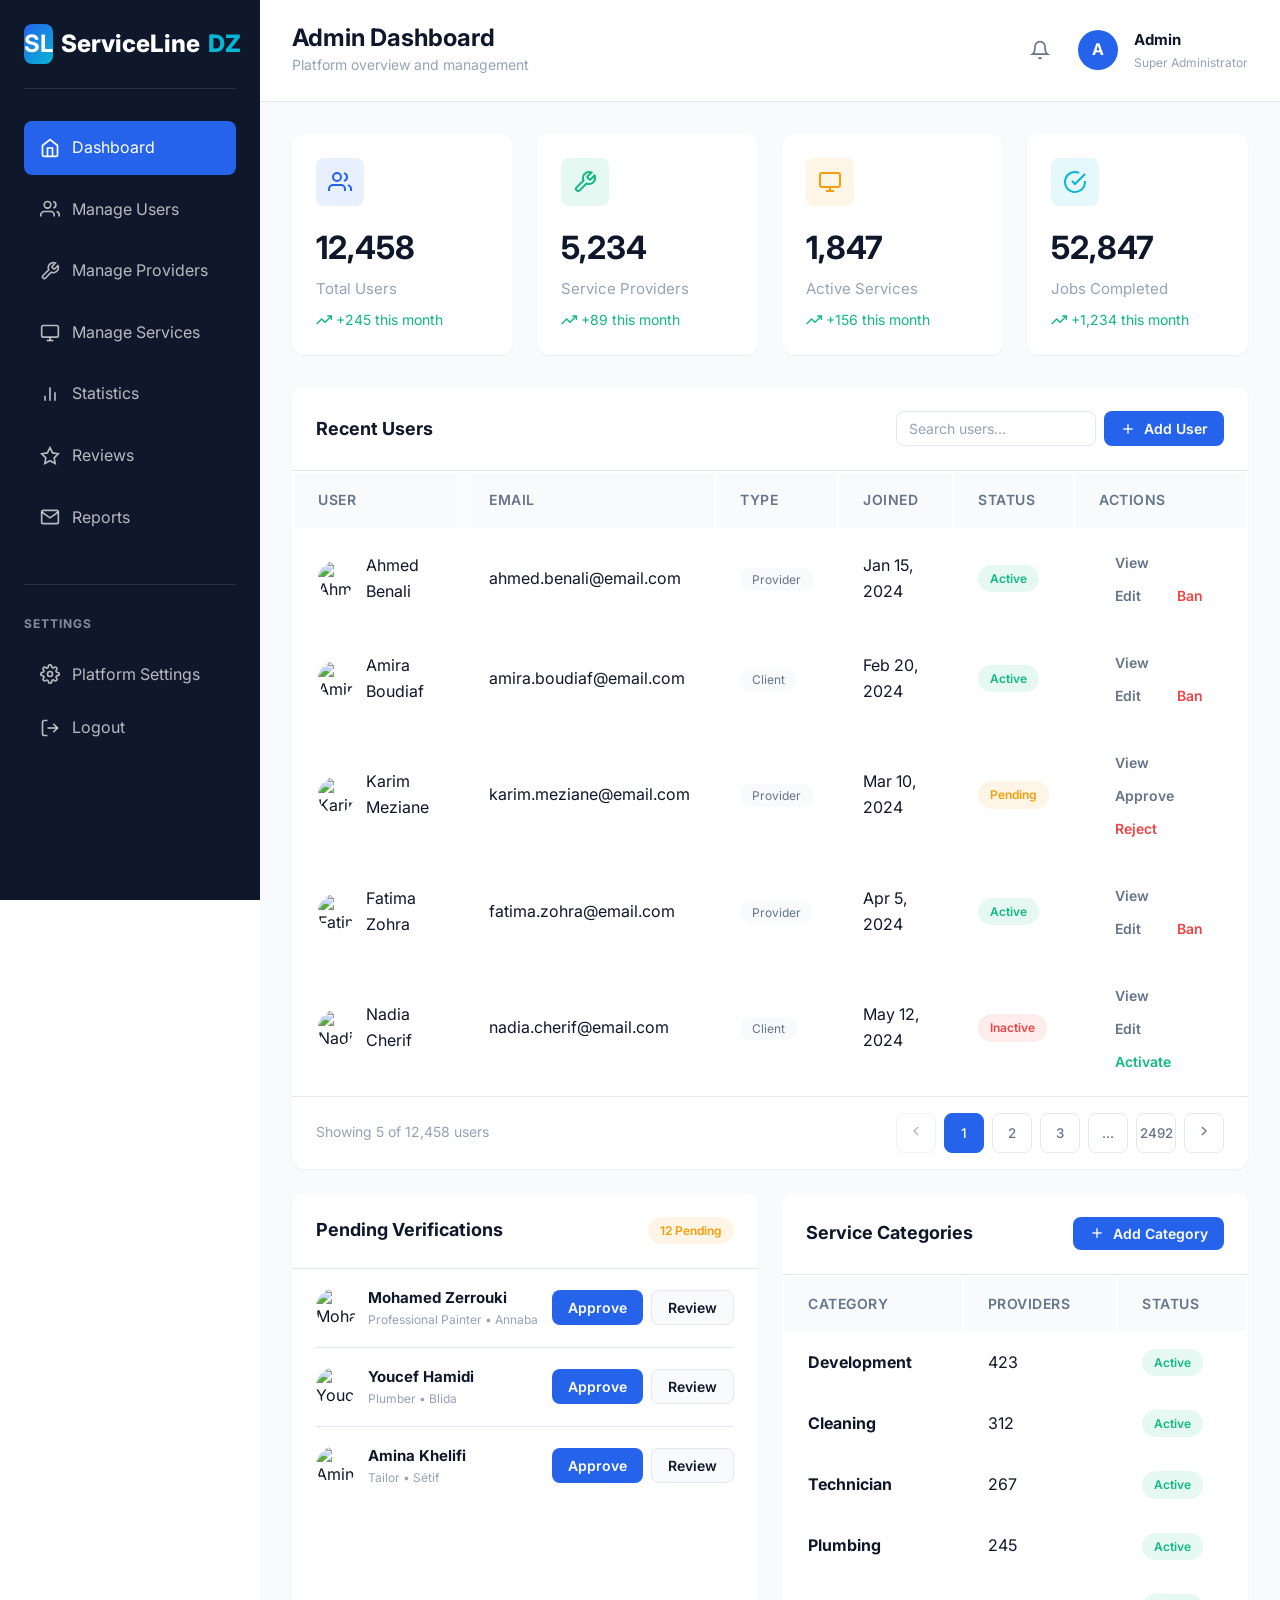
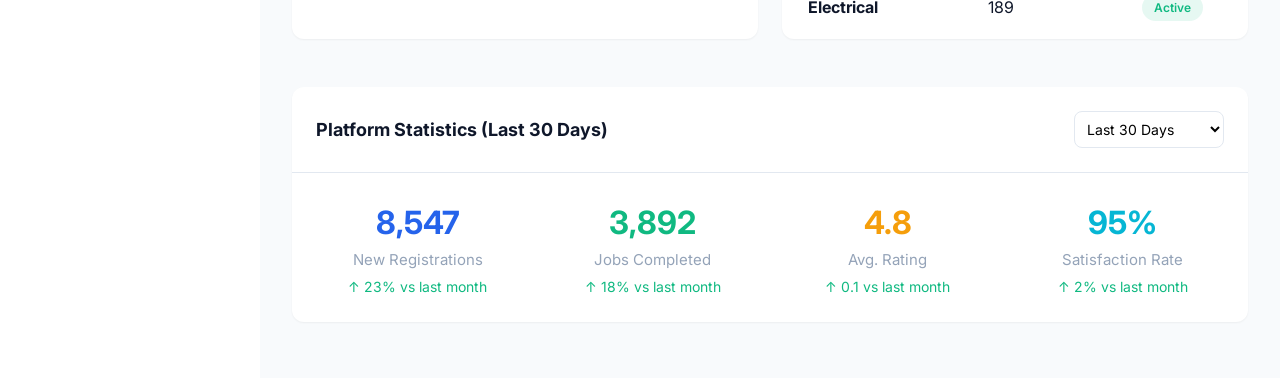
==== admin.html @ a5832951 "initial service-line project" ====
<!DOCTYPE html>
<html lang="en">
<head>
  <meta charset="UTF-8">
  <meta name="viewport" content="width=device-width, initial-scale=1.0">
  <meta name="description" content="Admin Dashboard - Manage users, providers, services, and platform statistics.">
  <title>Admin Dashboard - ServiceLine DZ</title>
  <link rel="preconnect" href="https://fonts.googleapis.com">
  <link rel="preconnect" href="https://fonts.gstatic.com" crossorigin>
  <link href="https://fonts.googleapis.com/css2?family=Inter:wght@400;500;600;700;800&display=swap" rel="stylesheet">
  <link rel="stylesheet" href="css/styles.css">
</head>
<body>
  <div class="dashboard">
    <!-- Sidebar -->
    <aside class="dashboard-sidebar">
      <a href="index.html" class="logo">
        <div class="logo-icon">SL</div>
        ServiceLine<span>DZ</span>
      </a>

      <nav class="dashboard-nav">
        <a href="#" class="active">
          <svg width="20" height="20" viewBox="0 0 24 24" fill="none" stroke="currentColor" stroke-width="2">
            <path d="M3 9l9-7 9 7v11a2 2 0 0 1-2 2H5a2 2 0 0 1-2-2z"></path>
            <polyline points="9 22 9 12 15 12 15 22"></polyline>
          </svg>
          Dashboard
        </a>
        <a href="#">
          <svg width="20" height="20" viewBox="0 0 24 24" fill="none" stroke="currentColor" stroke-width="2">
            <path d="M17 21v-2a4 4 0 0 0-4-4H5a4 4 0 0 0-4 4v2"></path>
            <circle cx="9" cy="7" r="4"></circle>
            <path d="M23 21v-2a4 4 0 0 0-3-3.87"></path>
            <path d="M16 3.13a4 4 0 0 1 0 7.75"></path>
          </svg>
          Manage Users
        </a>
        <a href="#">
          <svg width="20" height="20" viewBox="0 0 24 24" fill="none" stroke="currentColor" stroke-width="2">
            <path d="M14.7 6.3a1 1 0 0 0 0 1.4l1.6 1.6a1 1 0 0 0 1.4 0l3.77-3.77a6 6 0 0 1-7.94 7.94l-6.91 6.91a2.12 2.12 0 0 1-3-3l6.91-6.91a6 6 0 0 1 7.94-7.94l-3.76 3.76z"></path>
          </svg>
          Manage Providers
        </a>
        <a href="#">
          <svg width="20" height="20" viewBox="0 0 24 24" fill="none" stroke="currentColor" stroke-width="2">
            <rect x="2" y="3" width="20" height="14" rx="2" ry="2"></rect>
            <line x1="8" y1="21" x2="16" y2="21"></line>
            <line x1="12" y1="17" x2="12" y2="21"></line>
          </svg>
          Manage Services
        </a>
        <a href="#">
          <svg width="20" height="20" viewBox="0 0 24 24" fill="none" stroke="currentColor" stroke-width="2">
            <line x1="18" y1="20" x2="18" y2="10"></line>
            <line x1="12" y1="20" x2="12" y2="4"></line>
            <line x1="6" y1="20" x2="6" y2="14"></line>
          </svg>
          Statistics
        </a>
        <a href="#">
          <svg width="20" height="20" viewBox="0 0 24 24" fill="none" stroke="currentColor" stroke-width="2">
            <polygon points="12 2 15.09 8.26 22 9.27 17 14.14 18.18 21.02 12 17.77 5.82 21.02 7 14.14 2 9.27 8.91 8.26 12 2"></polygon>
          </svg>
          Reviews
        </a>
        <a href="#">
          <svg width="20" height="20" viewBox="0 0 24 24" fill="none" stroke="currentColor" stroke-width="2">
            <path d="M4 4h16c1.1 0 2 .9 2 2v12c0 1.1-.9 2-2 2H4c-1.1 0-2-.9-2-2V6c0-1.1.9-2 2-2z"></path>
            <polyline points="22,6 12,13 2,6"></polyline>
          </svg>
          Reports
        </a>

        <div class="dashboard-nav-section">
          <h4>Settings</h4>
          <a href="#">
            <svg width="20" height="20" viewBox="0 0 24 24" fill="none" stroke="currentColor" stroke-width="2">
              <circle cx="12" cy="12" r="3"></circle>
              <path d="M19.4 15a1.65 1.65 0 0 0 .33 1.82l.06.06a2 2 0 0 1 0 2.83 2 2 0 0 1-2.83 0l-.06-.06a1.65 1.65 0 0 0-1.82-.33 1.65 1.65 0 0 0-1 1.51V21a2 2 0 0 1-2 2 2 2 0 0 1-2-2v-.09A1.65 1.65 0 0 0 9 19.4a1.65 1.65 0 0 0-1.82.33l-.06.06a2 2 0 0 1-2.83 0 2 2 0 0 1 0-2.83l.06-.06a1.65 1.65 0 0 0 .33-1.82 1.65 1.65 0 0 0-1.51-1H3a2 2 0 0 1-2-2 2 2 0 0 1 2-2h.09A1.65 1.65 0 0 0 4.6 9a1.65 1.65 0 0 0-.33-1.82l-.06-.06a2 2 0 0 1 0-2.83 2 2 0 0 1 2.83 0l.06.06a1.65 1.65 0 0 0 1.82.33H9a1.65 1.65 0 0 0 1-1.51V3a2 2 0 0 1 2-2 2 2 0 0 1 2 2v.09a1.65 1.65 0 0 0 1 1.51 1.65 1.65 0 0 0 1.82-.33l.06-.06a2 2 0 0 1 2.83 0 2 2 0 0 1 0 2.83l-.06.06a1.65 1.65 0 0 0-.33 1.82V9a1.65 1.65 0 0 0 1.51 1H21a2 2 0 0 1 2 2 2 2 0 0 1-2 2h-.09a1.65 1.65 0 0 0-1.51 1z"></path>
            </svg>
            Platform Settings
          </a>
          <a href="index.html">
            <svg width="20" height="20" viewBox="0 0 24 24" fill="none" stroke="currentColor" stroke-width="2">
              <path d="M9 21H5a2 2 0 0 1-2-2V5a2 2 0 0 1 2-2h4"></path>
              <polyline points="16 17 21 12 16 7"></polyline>
              <line x1="21" y1="12" x2="9" y2="12"></line>
            </svg>
            Logout
          </a>
        </div>
      </nav>
    </aside>

    <!-- Main Content -->
    <main class="dashboard-main">
      <header class="dashboard-header">
        <div>
          <h1>Admin Dashboard</h1>
          <p style="color: var(--text-muted); font-size: 0.875rem;">Platform overview and management</p>
        </div>
        <div class="dashboard-user">
          <button class="btn btn-icon btn-ghost" aria-label="Notifications">
            <svg width="20" height="20" viewBox="0 0 24 24" fill="none" stroke="currentColor" stroke-width="2">
              <path d="M18 8A6 6 0 0 0 6 8c0 7-3 9-3 9h18s-3-2-3-9"></path>
              <path d="M13.73 21a2 2 0 0 1-3.46 0"></path>
            </svg>
          </button>
          <div style="width: 40px; height: 40px; background: var(--primary); color: white; border-radius: 50%; display: flex; align-items: center; justify-content: center; font-weight: 700;">
            A
          </div>
          <div>
            <strong style="font-size: 0.9375rem;">Admin</strong>
            <p style="font-size: 0.75rem; color: var(--text-muted);">Super Administrator</p>
          </div>
        </div>
      </header>

      <div class="dashboard-content">
        <!-- Stats Cards -->
        <div class="dashboard-stats">
          <div class="dashboard-stat-card">
            <div class="icon">
              <svg width="24" height="24" viewBox="0 0 24 24" fill="none" stroke="currentColor" stroke-width="2">
                <path d="M17 21v-2a4 4 0 0 0-4-4H5a4 4 0 0 0-4 4v2"></path>
                <circle cx="9" cy="7" r="4"></circle>
                <path d="M23 21v-2a4 4 0 0 0-3-3.87"></path>
                <path d="M16 3.13a4 4 0 0 1 0 7.75"></path>
              </svg>
            </div>
            <div class="value">12,458</div>
            <div class="label">Total Users</div>
            <div class="change positive">
              <svg width="16" height="16" viewBox="0 0 24 24" fill="none" stroke="currentColor" stroke-width="2">
                <polyline points="23 6 13.5 15.5 8.5 10.5 1 18"></polyline>
                <polyline points="17 6 23 6 23 12"></polyline>
              </svg>
              +245 this month
            </div>
          </div>
          <div class="dashboard-stat-card">
            <div class="icon" style="background: rgba(16, 185, 129, 0.1); color: var(--success);">
              <svg width="24" height="24" viewBox="0 0 24 24" fill="none" stroke="currentColor" stroke-width="2">
                <path d="M14.7 6.3a1 1 0 0 0 0 1.4l1.6 1.6a1 1 0 0 0 1.4 0l3.77-3.77a6 6 0 0 1-7.94 7.94l-6.91 6.91a2.12 2.12 0 0 1-3-3l6.91-6.91a6 6 0 0 1 7.94-7.94l-3.76 3.76z"></path>
              </svg>
            </div>
            <div class="value">5,234</div>
            <div class="label">Service Providers</div>
            <div class="change positive">
              <svg width="16" height="16" viewBox="0 0 24 24" fill="none" stroke="currentColor" stroke-width="2">
                <polyline points="23 6 13.5 15.5 8.5 10.5 1 18"></polyline>
                <polyline points="17 6 23 6 23 12"></polyline>
              </svg>
              +89 this month
            </div>
          </div>
          <div class="dashboard-stat-card">
            <div class="icon" style="background: rgba(245, 158, 11, 0.1); color: var(--warning);">
              <svg width="24" height="24" viewBox="0 0 24 24" fill="none" stroke="currentColor" stroke-width="2">
                <rect x="2" y="3" width="20" height="14" rx="2" ry="2"></rect>
                <line x1="8" y1="21" x2="16" y2="21"></line>
                <line x1="12" y1="17" x2="12" y2="21"></line>
              </svg>
            </div>
            <div class="value">1,847</div>
            <div class="label">Active Services</div>
            <div class="change positive">
              <svg width="16" height="16" viewBox="0 0 24 24" fill="none" stroke="currentColor" stroke-width="2">
                <polyline points="23 6 13.5 15.5 8.5 10.5 1 18"></polyline>
                <polyline points="17 6 23 6 23 12"></polyline>
              </svg>
              +156 this month
            </div>
          </div>
          <div class="dashboard-stat-card">
            <div class="icon" style="background: rgba(6, 182, 212, 0.1); color: var(--accent);">
              <svg width="24" height="24" viewBox="0 0 24 24" fill="none" stroke="currentColor" stroke-width="2">
                <path d="M22 11.08V12a10 10 0 1 1-5.93-9.14"></path>
                <polyline points="22 4 12 14.01 9 11.01"></polyline>
              </svg>
            </div>
            <div class="value">52,847</div>
            <div class="label">Jobs Completed</div>
            <div class="change positive">
              <svg width="16" height="16" viewBox="0 0 24 24" fill="none" stroke="currentColor" stroke-width="2">
                <polyline points="23 6 13.5 15.5 8.5 10.5 1 18"></polyline>
                <polyline points="17 6 23 6 23 12"></polyline>
              </svg>
              +1,234 this month
            </div>
          </div>
        </div>

        <!-- Users Management -->
        <div class="dashboard-card">
          <div class="dashboard-card-header">
            <h3>Recent Users</h3>
            <div style="display: flex; gap: 0.5rem;">
              <input type="text" placeholder="Search users..." class="form-control" style="width: 200px; padding: 0.5rem 0.75rem; font-size: 0.875rem;">
              <button class="btn btn-primary btn-sm">
                <svg width="16" height="16" viewBox="0 0 24 24" fill="none" stroke="currentColor" stroke-width="2">
                  <line x1="12" y1="5" x2="12" y2="19"></line>
                  <line x1="5" y1="12" x2="19" y2="12"></line>
                </svg>
                Add User
              </button>
            </div>
          </div>
          <table class="dashboard-table">
            <thead>
              <tr>
                <th>User</th>
                <th>Email</th>
                <th>Type</th>
                <th>Joined</th>
                <th>Status</th>
                <th>Actions</th>
              </tr>
            </thead>
            <tbody>
              <tr>
                <td>
                  <div style="display: flex; align-items: center; gap: 0.75rem;">
                    <img src="https://images.unsplash.com/photo-1507003211169-0a1dd7228f2d?w=40&h=40&fit=crop&crop=face" alt="Ahmed B." style="width: 36px; height: 36px; border-radius: 50%;">
                    <span>Ahmed Benali</span>
                  </div>
                </td>
                <td>ahmed.benali@email.com</td>
                <td><span class="tag">Provider</span></td>
                <td>Jan 15, 2024</td>
                <td><span class="status-badge active">Active</span></td>
                <td>
                  <button class="btn btn-ghost btn-sm">View</button>
                  <button class="btn btn-ghost btn-sm">Edit</button>
                  <button class="btn btn-ghost btn-sm" style="color: var(--error);">Ban</button>
                </td>
              </tr>
              <tr>
                <td>
                  <div style="display: flex; align-items: center; gap: 0.75rem;">
                    <img src="https://images.unsplash.com/photo-1494790108377-be9c29b29330?w=40&h=40&fit=crop&crop=face" alt="Amira B." style="width: 36px; height: 36px; border-radius: 50%;">
                    <span>Amira Boudiaf</span>
                  </div>
                </td>
                <td>amira.boudiaf@email.com</td>
                <td><span class="tag">Client</span></td>
                <td>Feb 20, 2024</td>
                <td><span class="status-badge active">Active</span></td>
                <td>
                  <button class="btn btn-ghost btn-sm">View</button>
                  <button class="btn btn-ghost btn-sm">Edit</button>
                  <button class="btn btn-ghost btn-sm" style="color: var(--error);">Ban</button>
                </td>
              </tr>
              <tr>
                <td>
                  <div style="display: flex; align-items: center; gap: 0.75rem;">
                    <img src="https://images.unsplash.com/photo-1472099645785-5658abf4ff4e?w=40&h=40&fit=crop&crop=face" alt="Karim M." style="width: 36px; height: 36px; border-radius: 50%;">
                    <span>Karim Meziane</span>
                  </div>
                </td>
                <td>karim.meziane@email.com</td>
                <td><span class="tag">Provider</span></td>
                <td>Mar 10, 2024</td>
                <td><span class="status-badge pending">Pending</span></td>
                <td>
                  <button class="btn btn-ghost btn-sm">View</button>
                  <button class="btn btn-ghost btn-sm">Approve</button>
                  <button class="btn btn-ghost btn-sm" style="color: var(--error);">Reject</button>
                </td>
              </tr>
              <tr>
                <td>
                  <div style="display: flex; align-items: center; gap: 0.75rem;">
                    <img src="https://images.unsplash.com/photo-1580489944761-15a19d654956?w=40&h=40&fit=crop&crop=face" alt="Fatima Z." style="width: 36px; height: 36px; border-radius: 50%;">
                    <span>Fatima Zohra</span>
                  </div>
                </td>
                <td>fatima.zohra@email.com</td>
                <td><span class="tag">Provider</span></td>
                <td>Apr 5, 2024</td>
                <td><span class="status-badge active">Active</span></td>
                <td>
                  <button class="btn btn-ghost btn-sm">View</button>
                  <button class="btn btn-ghost btn-sm">Edit</button>
                  <button class="btn btn-ghost btn-sm" style="color: var(--error);">Ban</button>
                </td>
              </tr>
              <tr>
                <td>
                  <div style="display: flex; align-items: center; gap: 0.75rem;">
                    <img src="https://images.unsplash.com/photo-1438761681033-6461ffad8d80?w=40&h=40&fit=crop&crop=face" alt="Nadia C." style="width: 36px; height: 36px; border-radius: 50%;">
                    <span>Nadia Cherif</span>
                  </div>
                </td>
                <td>nadia.cherif@email.com</td>
                <td><span class="tag">Client</span></td>
                <td>May 12, 2024</td>
                <td><span class="status-badge inactive">Inactive</span></td>
                <td>
                  <button class="btn btn-ghost btn-sm">View</button>
                  <button class="btn btn-ghost btn-sm">Edit</button>
                  <button class="btn btn-ghost btn-sm" style="color: var(--success);">Activate</button>
                </td>
              </tr>
            </tbody>
          </table>
          <div style="padding: 1rem 1.5rem; border-top: 1px solid var(--border); display: flex; justify-content: space-between; align-items: center;">
            <span style="color: var(--text-muted); font-size: 0.875rem;">Showing 5 of 12,458 users</span>
            <nav class="pagination" style="margin: 0;">
              <button disabled>
                <svg width="16" height="16" viewBox="0 0 24 24" fill="none" stroke="currentColor" stroke-width="2">
                  <polyline points="15 18 9 12 15 6"></polyline>
                </svg>
              </button>
              <button class="active">1</button>
              <button>2</button>
              <button>3</button>
              <button>...</button>
              <button>2492</button>
              <button>
                <svg width="16" height="16" viewBox="0 0 24 24" fill="none" stroke="currentColor" stroke-width="2">
                  <polyline points="9 18 15 12 9 6"></polyline>
                </svg>
              </button>
            </nav>
          </div>
        </div>

        <!-- Provider Verification & Services -->
        <div style="display: grid; grid-template-columns: 1fr 1fr; gap: 1.5rem; margin-top: 1.5rem;">
          <!-- Pending Verifications -->
          <div class="dashboard-card">
            <div class="dashboard-card-header">
              <h3>Pending Verifications</h3>
              <span class="status-badge pending">12 Pending</span>
            </div>
            <div style="padding: 0 1.5rem 1.5rem;">
              <div style="padding: 1rem 0; border-bottom: 1px solid var(--border); display: flex; justify-content: space-between; align-items: center;">
                <div style="display: flex; align-items: center; gap: 0.75rem;">
                  <img src="https://images.unsplash.com/photo-1500648767791-00dcc994a43e?w=40&h=40&fit=crop&crop=face" alt="Mohamed Z." style="width: 40px; height: 40px; border-radius: 50%;">
                  <div>
                    <strong style="font-size: 0.9375rem;">Mohamed Zerrouki</strong>
                    <p style="font-size: 0.75rem; color: var(--text-muted);">Professional Painter • Annaba</p>
                  </div>
                </div>
                <div style="display: flex; gap: 0.5rem;">
                  <button class="btn btn-primary btn-sm">Approve</button>
                  <button class="btn btn-secondary btn-sm">Review</button>
                </div>
              </div>
              <div style="padding: 1rem 0; border-bottom: 1px solid var(--border); display: flex; justify-content: space-between; align-items: center;">
                <div style="display: flex; align-items: center; gap: 0.75rem;">
                  <img src="https://images.unsplash.com/photo-1560250097-0b93528c311a?w=40&h=40&fit=crop&crop=face" alt="Youcef H." style="width: 40px; height: 40px; border-radius: 50%;">
                  <div>
                    <strong style="font-size: 0.9375rem;">Youcef Hamidi</strong>
                    <p style="font-size: 0.75rem; color: var(--text-muted);">Plumber • Blida</p>
                  </div>
                </div>
                <div style="display: flex; gap: 0.5rem;">
                  <button class="btn btn-primary btn-sm">Approve</button>
                  <button class="btn btn-secondary btn-sm">Review</button>
                </div>
              </div>
              <div style="padding: 1rem 0; display: flex; justify-content: space-between; align-items: center;">
                <div style="display: flex; align-items: center; gap: 0.75rem;">
                  <img src="https://images.unsplash.com/photo-1438761681033-6461ffad8d80?w=40&h=40&fit=crop&crop=face" alt="Amina K." style="width: 40px; height: 40px; border-radius: 50%;">
                  <div>
                    <strong style="font-size: 0.9375rem;">Amina Khelifi</strong>
                    <p style="font-size: 0.75rem; color: var(--text-muted);">Tailor • Sétif</p>
                  </div>
                </div>
                <div style="display: flex; gap: 0.5rem;">
                  <button class="btn btn-primary btn-sm">Approve</button>
                  <button class="btn btn-secondary btn-sm">Review</button>
                </div>
              </div>
            </div>
          </div>

          <!-- Service Categories -->
          <div class="dashboard-card">
            <div class="dashboard-card-header">
              <h3>Service Categories</h3>
              <button class="btn btn-primary btn-sm">
                <svg width="16" height="16" viewBox="0 0 24 24" fill="none" stroke="currentColor" stroke-width="2">
                  <line x1="12" y1="5" x2="12" y2="19"></line>
                  <line x1="5" y1="12" x2="19" y2="12"></line>
                </svg>
                Add Category
              </button>
            </div>
            <table class="dashboard-table">
              <thead>
                <tr>
                  <th>Category</th>
                  <th>Providers</th>
                  <th>Status</th>
                </tr>
              </thead>
              <tbody>
                <tr>
                  <td><strong>Development</strong></td>
                  <td>423</td>
                  <td><span class="status-badge active">Active</span></td>
                </tr>
                <tr>
                  <td><strong>Cleaning</strong></td>
                  <td>312</td>
                  <td><span class="status-badge active">Active</span></td>
                </tr>
                <tr>
                  <td><strong>Technician</strong></td>
                  <td>267</td>
                  <td><span class="status-badge active">Active</span></td>
                </tr>
                <tr>
                  <td><strong>Plumbing</strong></td>
                  <td>245</td>
                  <td><span class="status-badge active">Active</span></td>
                </tr>
                <tr>
                  <td><strong>Electrical</strong></td>
                  <td>189</td>
                  <td><span class="status-badge active">Active</span></td>
                </tr>
              </tbody>
            </table>
          </div>
        </div>

        <!-- Platform Statistics -->
        <div class="dashboard-card" style="margin-top: 1.5rem;">
          <div class="dashboard-card-header">
            <h3>Platform Statistics (Last 30 Days)</h3>
            <select class="form-control" style="width: 150px; padding: 0.5rem; font-size: 0.875rem;">
              <option>Last 30 Days</option>
              <option>Last 7 Days</option>
              <option>Last 90 Days</option>
              <option>This Year</option>
            </select>
          </div>
          <div style="padding: 1.5rem; display: grid; grid-template-columns: repeat(4, 1fr); gap: 2rem;">
            <div style="text-align: center;">
              <div style="font-size: 2rem; font-weight: 700; color: var(--primary);">8,547</div>
              <div style="color: var(--text-muted); font-size: 0.9375rem;">New Registrations</div>
              <div style="color: var(--success); font-size: 0.875rem; margin-top: 0.25rem;">↑ 23% vs last month</div>
            </div>
            <div style="text-align: center;">
              <div style="font-size: 2rem; font-weight: 700; color: var(--success);">3,892</div>
              <div style="color: var(--text-muted); font-size: 0.9375rem;">Jobs Completed</div>
              <div style="color: var(--success); font-size: 0.875rem; margin-top: 0.25rem;">↑ 18% vs last month</div>
            </div>
            <div style="text-align: center;">
              <div style="font-size: 2rem; font-weight: 700; color: var(--warning);">4.8</div>
              <div style="color: var(--text-muted); font-size: 0.9375rem;">Avg. Rating</div>
              <div style="color: var(--success); font-size: 0.875rem; margin-top: 0.25rem;">↑ 0.1 vs last month</div>
            </div>
            <div style="text-align: center;">
              <div style="font-size: 2rem; font-weight: 700; color: var(--accent);">95%</div>
              <div style="color: var(--text-muted); font-size: 0.9375rem;">Satisfaction Rate</div>
              <div style="color: var(--success); font-size: 0.875rem; margin-top: 0.25rem;">↑ 2% vs last month</div>
            </div>
          </div>
        </div>
      </div>
    </main>
  </div>

  <script src="js/main.js"></script>
</body>
</html>
---- css/styles.css ----
/* ============================================
   ServiceLine DZ - Main Stylesheet
   Professional Service Marketplace for Algeria
   ============================================ */

/* CSS Variables */
:root {
  --primary: #2563eb;
  --primary-dark: #1d4ed8;
  --primary-light: #3b82f6;
  --secondary: #0f172a;
  --accent: #06b6d4;
  --background: #ffffff;
  --background-alt: #f8fafc;
  --surface: #ffffff;
  --border: #e2e8f0;
  --text-primary: #0f172a;
  --text-secondary: #64748b;
  --text-muted: #94a3b8;
  --success: #10b981;
  --warning: #f59e0b;
  --error: #ef4444;
  --shadow-sm: 0 1px 2px 0 rgb(0 0 0 / 0.05);
  --shadow: 0 1px 3px 0 rgb(0 0 0 / 0.1), 0 1px 2px -1px rgb(0 0 0 / 0.1);
  --shadow-md: 0 4px 6px -1px rgb(0 0 0 / 0.1), 0 2px 4px -2px rgb(0 0 0 / 0.1);
  --shadow-lg: 0 10px 15px -3px rgb(0 0 0 / 0.1), 0 4px 6px -4px rgb(0 0 0 / 0.1);
  --shadow-xl: 0 20px 25px -5px rgb(0 0 0 / 0.1), 0 8px 10px -6px rgb(0 0 0 / 0.1);
  --radius-sm: 0.375rem;
  --radius: 0.5rem;
  --radius-lg: 0.75rem;
  --radius-xl: 1rem;
  --radius-2xl: 1.5rem;
  --transition: all 0.3s ease;
}

/* Reset & Base */
*, *::before, *::after {
  margin: 0;
  padding: 0;
  box-sizing: border-box;
}

html {
  scroll-behavior: smooth;
}

body {
  font-family: 'Inter', -apple-system, BlinkMacSystemFont, 'Segoe UI', Roboto, sans-serif;
  background-color: var(--background);
  color: var(--text-primary);
  line-height: 1.6;
  -webkit-font-smoothing: antialiased;
}

a {
  text-decoration: none;
  color: inherit;
  transition: var(--transition);
}

img {
  max-width: 100%;
  height: auto;
  display: block;
}

ul, ol {
  list-style: none;
}

button {
  cursor: pointer;
  border: none;
  background: none;
  font-family: inherit;
  transition: var(--transition);
}

input, textarea, select {
  font-family: inherit;
  font-size: inherit;
}

/* Typography */
h1, h2, h3, h4, h5, h6 {
  font-weight: 700;
  line-height: 1.2;
  color: var(--text-primary);
}

h1 { font-size: clamp(2rem, 5vw, 3.5rem); }
h2 { font-size: clamp(1.5rem, 4vw, 2.5rem); }
h3 { font-size: clamp(1.25rem, 3vw, 1.75rem); }
h4 { font-size: 1.25rem; }
h5 { font-size: 1.125rem; }
h6 { font-size: 1rem; }

p {
  color: var(--text-secondary);
  line-height: 1.7;
}

/* Container */
.container {
  width: 100%;
  max-width: 1280px;
  margin: 0 auto;
  padding: 0 1.5rem;
}

/* ============================================
   Navigation
   ============================================ */
.navbar {
  position: fixed;
  top: 0;
  left: 0;
  right: 0;
  background: rgba(255, 255, 255, 0.95);
  backdrop-filter: blur(10px);
  border-bottom: 1px solid var(--border);
  z-index: 1000;
  transition: var(--transition);
}

.navbar.scrolled {
  box-shadow: var(--shadow-md);
}

.navbar .container {
  display: flex;
  align-items: center;
  justify-content: space-between;
  height: 72px;
}

.logo {
  display: flex;
  align-items: center;
  gap: 0.5rem;
  font-size: 1.5rem;
  font-weight: 800;
  color: var(--primary);
}

.logo span {
  color: var(--secondary);
}

.logo-icon {
  width: 40px;
  height: 40px;
  background: linear-gradient(135deg, var(--primary), var(--accent));
  border-radius: var(--radius);
  display: flex;
  align-items: center;
  justify-content: center;
  color: white;
  font-weight: 700;
}

.nav-links {
  display: flex;
  align-items: center;
  gap: 2rem;
}

.nav-links a {
  font-weight: 500;
  color: var(--text-secondary);
  position: relative;
}

.nav-links a:hover {
  color: var(--primary);
}

.nav-links a::after {
  content: '';
  position: absolute;
  bottom: -4px;
  left: 0;
  width: 0;
  height: 2px;
  background: var(--primary);
  transition: var(--transition);
}

.nav-links a:hover::after {
  width: 100%;
}

.nav-buttons {
  display: flex;
  align-items: center;
  gap: 1rem;
}

.mobile-menu-btn {
  display: none;
  flex-direction: column;
  gap: 5px;
  padding: 0.5rem;
}

.mobile-menu-btn span {
  width: 24px;
  height: 2px;
  background: var(--text-primary);
  transition: var(--transition);
}

/* Mobile Navigation */
.mobile-nav {
  display: none;
  position: fixed;
  top: 72px;
  left: 0;
  right: 0;
  background: white;
  border-bottom: 1px solid var(--border);
  padding: 1.5rem;
  box-shadow: var(--shadow-lg);
}

.mobile-nav.active {
  display: block;
}

.mobile-nav a {
  display: block;
  padding: 0.75rem 0;
  font-weight: 500;
  color: var(--text-secondary);
  border-bottom: 1px solid var(--border);
}

.mobile-nav a:hover {
  color: var(--primary);
}

.mobile-nav .btn {
  width: 100%;
  margin-top: 1rem;
  justify-content: center;
}

/* ============================================
   Buttons
   ============================================ */
.btn {
  display: inline-flex;
  align-items: center;
  gap: 0.5rem;
  padding: 0.75rem 1.5rem;
  border-radius: var(--radius);
  font-weight: 600;
  font-size: 0.9375rem;
  transition: var(--transition);
  white-space: nowrap;
}

.btn-primary {
  background: var(--primary);
  color: white;
}

.btn-primary:hover {
  background: var(--primary-dark);
  transform: translateY(-2px);
  box-shadow: var(--shadow-md);
}

.btn-secondary {
  background: var(--background-alt);
  color: var(--text-primary);
  border: 1px solid var(--border);
}

.btn-secondary:hover {
  background: var(--border);
  transform: translateY(-2px);
}

.btn-outline {
  background: transparent;
  color: var(--primary);
  border: 2px solid var(--primary);
}

.btn-outline:hover {
  background: var(--primary);
  color: white;
}

.btn-ghost {
  background: transparent;
  color: var(--text-secondary);
}

.btn-ghost:hover {
  background: var(--background-alt);
  color: var(--primary);
}

.btn-lg {
  padding: 1rem 2rem;
  font-size: 1rem;
}

.btn-sm {
  padding: 0.5rem 1rem;
  font-size: 0.875rem;
}

.btn-icon {
  padding: 0.75rem;
}

/* ============================================
   Hero Section
   ============================================ */
.hero {
  padding: 8rem 0 4rem;
  background: linear-gradient(180deg, var(--background-alt) 0%, var(--background) 100%);
  position: relative;
  overflow: hidden;
}

.hero::before {
  content: '';
  position: absolute;
  top: 0;
  right: 0;
  width: 600px;
  height: 600px;
  background: radial-gradient(circle, rgba(37, 99, 235, 0.1) 0%, transparent 70%);
  pointer-events: none;
}

.hero .container {
  display: grid;
  grid-template-columns: 1fr 1fr;
  gap: 4rem;
  align-items: center;
}

.hero-content {
  animation: fadeInUp 0.8s ease;
}

.hero-badge {
  display: inline-flex;
  align-items: center;
  gap: 0.5rem;
  background: rgba(37, 99, 235, 0.1);
  color: var(--primary);
  padding: 0.5rem 1rem;
  border-radius: 100px;
  font-size: 0.875rem;
  font-weight: 600;
  margin-bottom: 1.5rem;
}

.hero-badge svg {
  width: 16px;
  height: 16px;
}

.hero h1 {
  margin-bottom: 1.5rem;
}

.hero h1 span {
  color: var(--primary);
}

.hero-text {
  font-size: 1.125rem;
  margin-bottom: 2rem;
  max-width: 500px;
}

.hero-buttons {
  display: flex;
  gap: 1rem;
  margin-bottom: 3rem;
}

.hero-stats {
  display: flex;
  gap: 3rem;
}

.hero-stat {
  text-align: center;
}

.hero-stat-value {
  font-size: 2rem;
  font-weight: 800;
  color: var(--primary);
}

.hero-stat-label {
  font-size: 0.875rem;
  color: var(--text-muted);
}

.hero-image {
  position: relative;
  animation: fadeInRight 0.8s ease;
}

.hero-image img {
  width: 100%;
  border-radius: var(--radius-2xl);
  box-shadow: var(--shadow-xl);
}

.hero-card {
  position: absolute;
  background: white;
  padding: 1rem;
  border-radius: var(--radius-lg);
  box-shadow: var(--shadow-lg);
  animation: float 3s ease-in-out infinite;
}

.hero-card-1 {
  top: 20%;
  left: -30px;
}

.hero-card-2 {
  bottom: 20%;
  right: -30px;
  animation-delay: 1.5s;
}

.hero-card-content {
  display: flex;
  align-items: center;
  gap: 0.75rem;
}

.hero-card-icon {
  width: 40px;
  height: 40px;
  background: var(--background-alt);
  border-radius: var(--radius);
  display: flex;
  align-items: center;
  justify-content: center;
  color: var(--primary);
}

.hero-card-text h4 {
  font-size: 0.875rem;
  font-weight: 600;
}

.hero-card-text p {
  font-size: 0.75rem;
  color: var(--text-muted);
}

/* ============================================
   Search Section
   ============================================ */
.search-section {
  padding: 3rem 0;
  margin-top: -2rem;
  position: relative;
  z-index: 10;
}

.search-box {
  background: white;
  border-radius: var(--radius-xl);
  box-shadow: var(--shadow-xl);
  padding: 1.5rem;
  display: flex;
  gap: 1rem;
  align-items: center;
  flex-wrap: wrap;
}

.search-input-group {
  flex: 1;
  min-width: 200px;
  position: relative;
}

.search-input-group label {
  display: block;
  font-size: 0.75rem;
  font-weight: 600;
  color: var(--text-muted);
  text-transform: uppercase;
  letter-spacing: 0.5px;
  margin-bottom: 0.5rem;
}

.search-input-group input,
.search-input-group select {
  width: 100%;
  padding: 0.75rem 1rem;
  padding-left: 2.5rem;
  border: 1px solid var(--border);
  border-radius: var(--radius);
  font-size: 1rem;
  transition: var(--transition);
}

.search-input-group input:focus,
.search-input-group select:focus {
  outline: none;
  border-color: var(--primary);
  box-shadow: 0 0 0 3px rgba(37, 99, 235, 0.1);
}

.search-input-group .icon {
  position: absolute;
  left: 0.75rem;
  bottom: 0.85rem;
  color: var(--text-muted);
  width: 20px;
  height: 20px;
}

.search-box .btn {
  height: 48px;
  padding: 0 2rem;
}

/* ============================================
   Categories Section
   ============================================ */
.categories {
  padding: 5rem 0;
}

.section-header {
  text-align: center;
  margin-bottom: 3rem;
}

.section-header h2 {
  margin-bottom: 1rem;
}

.section-header p {
  max-width: 600px;
  margin: 0 auto;
}

.categories-grid {
  display: grid;
  grid-template-columns: repeat(auto-fit, minmax(150px, 1fr));
  gap: 1.5rem;
}

.category-card {
  background: white;
  border: 1px solid var(--border);
  border-radius: var(--radius-lg);
  padding: 1.5rem;
  text-align: center;
  transition: var(--transition);
  cursor: pointer;
}

.category-card:hover {
  border-color: var(--primary);
  box-shadow: var(--shadow-md);
  transform: translateY(-4px);
}

.category-icon {
  width: 64px;
  height: 64px;
  background: var(--background-alt);
  border-radius: var(--radius-lg);
  display: flex;
  align-items: center;
  justify-content: center;
  margin: 0 auto 1rem;
  font-size: 1.75rem;
  transition: var(--transition);
}

.category-card:hover .category-icon {
  background: var(--primary);
  color: white;
}

.category-card h4 {
  font-size: 0.9375rem;
  margin-bottom: 0.25rem;
}

.category-card p {
  font-size: 0.8125rem;
  color: var(--text-muted);
}

/* ============================================
   Featured Professionals
   ============================================ */
.featured {
  padding: 5rem 0;
  background: var(--background-alt);
}

.featured-header {
  display: flex;
  justify-content: space-between;
  align-items: center;
  margin-bottom: 2rem;
}

.professionals-grid {
  display: grid;
  grid-template-columns: repeat(auto-fit, minmax(280px, 1fr));
  gap: 1.5rem;
}

.professional-card {
  background: white;
  border-radius: var(--radius-lg);
  overflow: hidden;
  box-shadow: var(--shadow);
  transition: var(--transition);
}

.professional-card:hover {
  transform: translateY(-4px);
  box-shadow: var(--shadow-lg);
}

.professional-cover {
  height: 80px;
  background: linear-gradient(135deg, var(--primary), var(--accent));
  position: relative;
}

.professional-avatar {
  width: 80px;
  height: 80px;
  border-radius: 50%;
  border: 4px solid white;
  position: absolute;
  bottom: -40px;
  left: 1.5rem;
  object-fit: cover;
  background: var(--background-alt);
}

.professional-content {
  padding: 3rem 1.5rem 1.5rem;
}

.professional-badge {
  position: absolute;
  top: 1rem;
  right: 1rem;
  background: rgba(255, 255, 255, 0.9);
  color: var(--success);
  padding: 0.25rem 0.75rem;
  border-radius: 100px;
  font-size: 0.75rem;
  font-weight: 600;
  display: flex;
  align-items: center;
  gap: 0.25rem;
}

.professional-name {
  font-size: 1.125rem;
  margin-bottom: 0.25rem;
}

.professional-title {
  color: var(--text-muted);
  font-size: 0.875rem;
  margin-bottom: 0.75rem;
}

.professional-rating {
  display: flex;
  align-items: center;
  gap: 0.5rem;
  margin-bottom: 1rem;
}

.stars {
  display: flex;
  gap: 2px;
  color: #fbbf24;
}

.rating-text {
  font-size: 0.875rem;
  color: var(--text-secondary);
}

.professional-location {
  display: flex;
  align-items: center;
  gap: 0.5rem;
  color: var(--text-muted);
  font-size: 0.875rem;
  margin-bottom: 1rem;
}

.professional-tags {
  display: flex;
  flex-wrap: wrap;
  gap: 0.5rem;
  margin-bottom: 1rem;
}

.tag {
  background: var(--background-alt);
  color: var(--text-secondary);
  padding: 0.25rem 0.75rem;
  border-radius: 100px;
  font-size: 0.75rem;
}

.professional-footer {
  display: flex;
  justify-content: space-between;
  align-items: center;
  padding-top: 1rem;
  border-top: 1px solid var(--border);
}

.professional-price {
  font-size: 0.875rem;
  color: var(--text-muted);
}

.professional-price span {
  font-size: 1.125rem;
  font-weight: 700;
  color: var(--text-primary);
}

/* ============================================
   How It Works
   ============================================ */
.how-it-works {
  padding: 5rem 0;
}

.steps-grid {
  display: grid;
  grid-template-columns: repeat(auto-fit, minmax(250px, 1fr));
  gap: 2rem;
  position: relative;
}

.step-card {
  text-align: center;
  padding: 2rem;
  position: relative;
}

.step-number {
  width: 60px;
  height: 60px;
  background: var(--primary);
  color: white;
  border-radius: 50%;
  display: flex;
  align-items: center;
  justify-content: center;
  font-size: 1.5rem;
  font-weight: 700;
  margin: 0 auto 1.5rem;
  position: relative;
}

.step-number::after {
  content: '';
  position: absolute;
  width: 100%;
  height: 100%;
  border: 2px dashed var(--border);
  border-radius: 50%;
  top: -6px;
  left: -6px;
  padding: 6px;
}

.step-card h3 {
  margin-bottom: 0.75rem;
}

.step-card p {
  font-size: 0.9375rem;
}

/* ============================================
   Testimonials
   ============================================ */
.testimonials {
  padding: 5rem 0;
  background: var(--secondary);
  color: white;
}

.testimonials .section-header h2 {
  color: white;
}

.testimonials .section-header p {
  color: rgba(255, 255, 255, 0.7);
}

.testimonials-grid {
  display: grid;
  grid-template-columns: repeat(auto-fit, minmax(300px, 1fr));
  gap: 1.5rem;
}

.testimonial-card {
  background: rgba(255, 255, 255, 0.05);
  border: 1px solid rgba(255, 255, 255, 0.1);
  border-radius: var(--radius-lg);
  padding: 2rem;
  transition: var(--transition);
}

.testimonial-card:hover {
  background: rgba(255, 255, 255, 0.1);
  transform: translateY(-4px);
}

.testimonial-stars {
  display: flex;
  gap: 4px;
  color: #fbbf24;
  margin-bottom: 1rem;
}

.testimonial-text {
  color: rgba(255, 255, 255, 0.9);
  font-size: 1rem;
  line-height: 1.7;
  margin-bottom: 1.5rem;
}

.testimonial-author {
  display: flex;
  align-items: center;
  gap: 1rem;
}

.testimonial-avatar {
  width: 48px;
  height: 48px;
  border-radius: 50%;
  object-fit: cover;
  background: var(--background-alt);
}

.testimonial-info h4 {
  color: white;
  font-size: 1rem;
  margin-bottom: 0.25rem;
}

.testimonial-info p {
  color: rgba(255, 255, 255, 0.6);
  font-size: 0.875rem;
}

/* ============================================
   Statistics
   ============================================ */
.statistics {
  padding: 5rem 0;
}

.stats-grid {
  display: grid;
  grid-template-columns: repeat(auto-fit, minmax(200px, 1fr));
  gap: 2rem;
}

.stat-card {
  text-align: center;
  padding: 2rem;
  background: var(--background-alt);
  border-radius: var(--radius-lg);
  transition: var(--transition);
}

.stat-card:hover {
  transform: scale(1.05);
}

.stat-icon {
  width: 60px;
  height: 60px;
  background: var(--primary);
  color: white;
  border-radius: var(--radius-lg);
  display: flex;
  align-items: center;
  justify-content: center;
  margin: 0 auto 1rem;
  font-size: 1.5rem;
}

.stat-value {
  font-size: 2.5rem;
  font-weight: 800;
  color: var(--primary);
  margin-bottom: 0.5rem;
}

.stat-label {
  color: var(--text-secondary);
}

/* ============================================
   CTA Section
   ============================================ */
.cta {
  padding: 5rem 0;
  background: linear-gradient(135deg, var(--primary) 0%, var(--primary-dark) 100%);
  color: white;
  text-align: center;
}

.cta h2 {
  color: white;
  margin-bottom: 1rem;
}

.cta p {
  color: rgba(255, 255, 255, 0.9);
  max-width: 600px;
  margin: 0 auto 2rem;
  font-size: 1.125rem;
}

.cta-buttons {
  display: flex;
  justify-content: center;
  gap: 1rem;
  flex-wrap: wrap;
}

.cta .btn-primary {
  background: white;
  color: var(--primary);
}

.cta .btn-primary:hover {
  background: var(--background-alt);
}

.cta .btn-outline {
  border-color: white;
  color: white;
}

.cta .btn-outline:hover {
  background: white;
  color: var(--primary);
}

/* ============================================
   Footer
   ============================================ */
.footer {
  background: var(--secondary);
  color: white;
  padding: 4rem 0 2rem;
}

.footer-grid {
  display: grid;
  grid-template-columns: 2fr repeat(3, 1fr);
  gap: 3rem;
  margin-bottom: 3rem;
}

.footer-brand .logo {
  color: white;
  margin-bottom: 1rem;
}

.footer-brand .logo span {
  color: var(--accent);
}

.footer-brand p {
  color: rgba(255, 255, 255, 0.7);
  margin-bottom: 1.5rem;
  max-width: 300px;
}

.social-links {
  display: flex;
  gap: 1rem;
}

.social-link {
  width: 40px;
  height: 40px;
  background: rgba(255, 255, 255, 0.1);
  border-radius: var(--radius);
  display: flex;
  align-items: center;
  justify-content: center;
  color: white;
  transition: var(--transition);
}

.social-link:hover {
  background: var(--primary);
  transform: translateY(-2px);
}

.footer-column h4 {
  color: white;
  margin-bottom: 1.5rem;
  font-size: 1rem;
}

.footer-column ul {
  display: flex;
  flex-direction: column;
  gap: 0.75rem;
}

.footer-column a {
  color: rgba(255, 255, 255, 0.7);
  font-size: 0.9375rem;
  transition: var(--transition);
}

.footer-column a:hover {
  color: white;
  padding-left: 4px;
}

.footer-bottom {
  padding-top: 2rem;
  border-top: 1px solid rgba(255, 255, 255, 0.1);
  display: flex;
  justify-content: space-between;
  align-items: center;
  flex-wrap: wrap;
  gap: 1rem;
}

.footer-bottom p {
  color: rgba(255, 255, 255, 0.6);
  font-size: 0.875rem;
}

.footer-bottom-links {
  display: flex;
  gap: 2rem;
}

.footer-bottom-links a {
  color: rgba(255, 255, 255, 0.6);
  font-size: 0.875rem;
}

.footer-bottom-links a:hover {
  color: white;
}

/* ============================================
   Forms
   ============================================ */
.form-group {
  margin-bottom: 1.5rem;
}

.form-group label {
  display: block;
  font-weight: 600;
  margin-bottom: 0.5rem;
  color: var(--text-primary);
}

.form-control {
  width: 100%;
  padding: 0.875rem 1rem;
  border: 1px solid var(--border);
  border-radius: var(--radius);
  font-size: 1rem;
  transition: var(--transition);
  background: white;
}

.form-control:focus {
  outline: none;
  border-color: var(--primary);
  box-shadow: 0 0 0 3px rgba(37, 99, 235, 0.1);
}

.form-control::placeholder {
  color: var(--text-muted);
}

.input-group {
  position: relative;
}

.input-group .icon {
  position: absolute;
  left: 1rem;
  top: 50%;
  transform: translateY(-50%);
  color: var(--text-muted);
  width: 20px;
  height: 20px;
}

.input-group .form-control {
  padding-left: 3rem;
}

.input-group .toggle-password {
  position: absolute;
  right: 1rem;
  top: 50%;
  transform: translateY(-50%);
  color: var(--text-muted);
  cursor: pointer;
  padding: 0.25rem;
}

.input-group .toggle-password:hover {
  color: var(--text-primary);
}

.form-row {
  display: grid;
  grid-template-columns: 1fr 1fr;
  gap: 1rem;
}

.form-text {
  font-size: 0.875rem;
  color: var(--text-muted);
  margin-top: 0.5rem;
}

.form-error {
  color: var(--error);
  font-size: 0.875rem;
  margin-top: 0.5rem;
}

/* Radio/Checkbox Groups */
.radio-group {
  display: flex;
  gap: 1rem;
}

.radio-option {
  flex: 1;
  position: relative;
}

.radio-option input {
  position: absolute;
  opacity: 0;
  cursor: pointer;
}

.radio-option label {
  display: flex;
  flex-direction: column;
  align-items: center;
  padding: 1.5rem;
  border: 2px solid var(--border);
  border-radius: var(--radius-lg);
  cursor: pointer;
  transition: var(--transition);
  text-align: center;
}

.radio-option input:checked + label {
  border-color: var(--primary);
  background: rgba(37, 99, 235, 0.05);
}

.radio-option .icon {
  width: 48px;
  height: 48px;
  background: var(--background-alt);
  border-radius: var(--radius);
  display: flex;
  align-items: center;
  justify-content: center;
  margin-bottom: 0.75rem;
  color: var(--text-secondary);
  font-size: 1.5rem;
}

.radio-option input:checked + label .icon {
  background: var(--primary);
  color: white;
}

.radio-option h4 {
  font-size: 1rem;
  margin-bottom: 0.25rem;
}

.radio-option p {
  font-size: 0.8125rem;
}

/* ============================================
   Auth Pages
   ============================================ */
.auth-page {
  min-height: 100vh;
  display: flex;
}

.auth-sidebar {
  flex: 1;
  background: linear-gradient(135deg, var(--primary) 0%, var(--primary-dark) 100%);
  padding: 3rem;
  display: flex;
  flex-direction: column;
  justify-content: center;
  color: white;
  position: relative;
  overflow: hidden;
}

.auth-sidebar::before {
  content: '';
  position: absolute;
  top: -50%;
  right: -50%;
  width: 100%;
  height: 100%;
  background: radial-gradient(circle, rgba(255, 255, 255, 0.1) 0%, transparent 70%);
}

.auth-sidebar .logo {
  color: white;
  margin-bottom: 3rem;
}

.auth-sidebar .logo span {
  color: rgba(255, 255, 255, 0.9);
}

.auth-sidebar h2 {
  color: white;
  font-size: 2.5rem;
  margin-bottom: 1rem;
}

.auth-sidebar p {
  color: rgba(255, 255, 255, 0.9);
  font-size: 1.125rem;
  margin-bottom: 2rem;
}

.auth-features {
  display: flex;
  flex-direction: column;
  gap: 1rem;
}

.auth-feature {
  display: flex;
  align-items: center;
  gap: 1rem;
  color: rgba(255, 255, 255, 0.9);
}

.auth-feature svg {
  width: 24px;
  height: 24px;
  color: var(--accent);
}

.auth-main {
  flex: 1;
  display: flex;
  align-items: center;
  justify-content: center;
  padding: 3rem;
  background: var(--background);
}

.auth-form-container {
  width: 100%;
  max-width: 440px;
}

.auth-header {
  margin-bottom: 2rem;
}

.auth-header h1 {
  font-size: 1.75rem;
  margin-bottom: 0.5rem;
}

.auth-header p {
  color: var(--text-secondary);
}

.auth-divider {
  display: flex;
  align-items: center;
  gap: 1rem;
  margin: 1.5rem 0;
}

.auth-divider::before,
.auth-divider::after {
  content: '';
  flex: 1;
  height: 1px;
  background: var(--border);
}

.auth-divider span {
  color: var(--text-muted);
  font-size: 0.875rem;
}

.auth-footer {
  text-align: center;
  margin-top: 2rem;
  color: var(--text-secondary);
}

.auth-footer a {
  color: var(--primary);
  font-weight: 600;
}

.auth-footer a:hover {
  text-decoration: underline;
}

/* ============================================
   Search Results Page
   ============================================ */
.page-header {
  padding: 8rem 0 2rem;
  background: var(--background-alt);
}

.page-header h1 {
  margin-bottom: 0.5rem;
}

.breadcrumb {
  display: flex;
  align-items: center;
  gap: 0.5rem;
  color: var(--text-muted);
  font-size: 0.875rem;
}

.breadcrumb a {
  color: var(--text-secondary);
}

.breadcrumb a:hover {
  color: var(--primary);
}

.search-results {
  padding: 2rem 0 4rem;
}

.search-layout {
  display: grid;
  grid-template-columns: 280px 1fr;
  gap: 2rem;
}

/* Filters Sidebar */
.filters-sidebar {
  background: white;
  border: 1px solid var(--border);
  border-radius: var(--radius-lg);
  padding: 1.5rem;
  height: fit-content;
  position: sticky;
  top: 90px;
}

.filters-header {
  display: flex;
  justify-content: space-between;
  align-items: center;
  margin-bottom: 1.5rem;
}

.filters-header h3 {
  font-size: 1.125rem;
}

.filters-header button {
  color: var(--primary);
  font-size: 0.875rem;
}

.filter-group {
  margin-bottom: 1.5rem;
  padding-bottom: 1.5rem;
  border-bottom: 1px solid var(--border);
}

.filter-group:last-child {
  margin-bottom: 0;
  padding-bottom: 0;
  border-bottom: none;
}

.filter-group h4 {
  font-size: 0.9375rem;
  margin-bottom: 1rem;
}

.filter-options {
  display: flex;
  flex-direction: column;
  gap: 0.75rem;
}

.filter-option {
  display: flex;
  align-items: center;
  gap: 0.75rem;
  cursor: pointer;
}

.filter-option input[type="checkbox"] {
  width: 18px;
  height: 18px;
  accent-color: var(--primary);
}

.filter-option label {
  cursor: pointer;
  color: var(--text-secondary);
}

.price-range {
  display: flex;
  gap: 1rem;
  align-items: center;
}

.price-range input {
  flex: 1;
  padding: 0.5rem;
  border: 1px solid var(--border);
  border-radius: var(--radius-sm);
}

/* Results Content */
.results-header {
  display: flex;
  justify-content: space-between;
  align-items: center;
  margin-bottom: 1.5rem;
}

.results-count {
  color: var(--text-secondary);
}

.results-count span {
  font-weight: 600;
  color: var(--text-primary);
}

.results-sort {
  display: flex;
  align-items: center;
  gap: 0.5rem;
}

.results-sort select {
  padding: 0.5rem 1rem;
  border: 1px solid var(--border);
  border-radius: var(--radius);
  background: white;
}

.results-grid {
  display: grid;
  grid-template-columns: repeat(auto-fill, minmax(280px, 1fr));
  gap: 1.5rem;
}

/* Pagination */
.pagination {
  display: flex;
  justify-content: center;
  align-items: center;
  gap: 0.5rem;
  margin-top: 2rem;
}

.pagination button {
  width: 40px;
  height: 40px;
  border: 1px solid var(--border);
  border-radius: var(--radius);
  background: white;
  color: var(--text-secondary);
  font-weight: 500;
}

.pagination button:hover {
  border-color: var(--primary);
  color: var(--primary);
}

.pagination button.active {
  background: var(--primary);
  border-color: var(--primary);
  color: white;
}

.pagination button:disabled {
  opacity: 0.5;
  cursor: not-allowed;
}

/* ============================================
   Professional Profile Page
   ============================================ */
.profile-page {
  padding-top: 72px;
}

.profile-cover {
  height: 300px;
  background: linear-gradient(135deg, var(--primary) 0%, var(--accent) 100%);
  position: relative;
}

.profile-cover img {
  width: 100%;
  height: 100%;
  object-fit: cover;
}

.profile-header {
  position: relative;
  padding: 0 0 2rem;
  border-bottom: 1px solid var(--border);
}

.profile-avatar-container {
  position: relative;
  margin-top: -75px;
  margin-bottom: 1.5rem;
}

.profile-avatar {
  width: 150px;
  height: 150px;
  border-radius: 50%;
  border: 4px solid white;
  object-fit: cover;
  background: var(--background-alt);
  box-shadow: var(--shadow-lg);
}

.profile-verified {
  position: absolute;
  bottom: 10px;
  right: 0;
  background: var(--success);
  color: white;
  width: 32px;
  height: 32px;
  border-radius: 50%;
  display: flex;
  align-items: center;
  justify-content: center;
  border: 3px solid white;
}

.profile-info {
  display: flex;
  justify-content: space-between;
  align-items: flex-start;
  flex-wrap: wrap;
  gap: 1.5rem;
}

.profile-details h1 {
  font-size: 1.75rem;
  margin-bottom: 0.5rem;
}

.profile-title {
  color: var(--primary);
  font-weight: 600;
  font-size: 1.125rem;
  margin-bottom: 0.75rem;
}

.profile-meta {
  display: flex;
  flex-wrap: wrap;
  gap: 1.5rem;
  color: var(--text-secondary);
}

.profile-meta-item {
  display: flex;
  align-items: center;
  gap: 0.5rem;
}

.profile-actions {
  display: flex;
  gap: 1rem;
}

.profile-content {
  padding: 2rem 0;
}

.profile-layout {
  display: grid;
  grid-template-columns: 2fr 1fr;
  gap: 2rem;
}

.profile-section {
  background: white;
  border: 1px solid var(--border);
  border-radius: var(--radius-lg);
  padding: 1.5rem;
  margin-bottom: 1.5rem;
}

.profile-section h3 {
  font-size: 1.125rem;
  margin-bottom: 1rem;
  padding-bottom: 0.75rem;
  border-bottom: 1px solid var(--border);
}

.profile-section p {
  line-height: 1.8;
}

/* Services List */
.services-list {
  display: flex;
  flex-direction: column;
  gap: 1rem;
}

.service-item {
  display: flex;
  justify-content: space-between;
  align-items: center;
  padding: 1rem;
  background: var(--background-alt);
  border-radius: var(--radius);
}

.service-info h4 {
  font-size: 1rem;
  margin-bottom: 0.25rem;
}

.service-info p {
  font-size: 0.875rem;
}

.service-price {
  font-weight: 700;
  color: var(--primary);
}

/* Reviews */
.reviews-header {
  display: flex;
  justify-content: space-between;
  align-items: center;
  margin-bottom: 1.5rem;
}

.reviews-summary {
  display: flex;
  align-items: center;
  gap: 1rem;
}

.reviews-score {
  font-size: 2.5rem;
  font-weight: 800;
  color: var(--text-primary);
}

.reviews-stars {
  display: flex;
  flex-direction: column;
  gap: 0.25rem;
}

.reviews-stars .stars {
  font-size: 1.25rem;
}

.reviews-count {
  font-size: 0.875rem;
  color: var(--text-muted);
}

.review-card {
  padding: 1.5rem 0;
  border-bottom: 1px solid var(--border);
}

.review-card:last-child {
  border-bottom: none;
}

.review-header {
  display: flex;
  justify-content: space-between;
  align-items: flex-start;
  margin-bottom: 1rem;
}

.review-author {
  display: flex;
  align-items: center;
  gap: 1rem;
}

.review-author img {
  width: 48px;
  height: 48px;
  border-radius: 50%;
  object-fit: cover;
}

.review-author h4 {
  font-size: 1rem;
  margin-bottom: 0.25rem;
}

.review-author p {
  font-size: 0.8125rem;
  color: var(--text-muted);
}

.review-text {
  color: var(--text-secondary);
  line-height: 1.7;
}

/* Sidebar */
.profile-sidebar .profile-section {
  position: sticky;
  top: 90px;
}

.contact-info {
  display: flex;
  flex-direction: column;
  gap: 1rem;
}

.contact-item {
  display: flex;
  align-items: center;
  gap: 1rem;
  color: var(--text-secondary);
}

.contact-item svg {
  color: var(--primary);
}

.availability-list {
  display: flex;
  flex-direction: column;
  gap: 0.5rem;
}

.availability-item {
  display: flex;
  justify-content: space-between;
  padding: 0.5rem 0;
  border-bottom: 1px solid var(--border);
  font-size: 0.9375rem;
}

.availability-item:last-child {
  border-bottom: none;
}

.availability-item span:first-child {
  color: var(--text-secondary);
}

/* ============================================
   Dashboard
   ============================================ */
.dashboard {
  display: flex;
  min-height: 100vh;
}

.dashboard-sidebar {
  width: 260px;
  background: var(--secondary);
  color: white;
  padding: 1.5rem;
  position: fixed;
  top: 0;
  left: 0;
  bottom: 0;
  overflow-y: auto;
}

.dashboard-sidebar .logo {
  color: white;
  margin-bottom: 2rem;
  padding-bottom: 1.5rem;
  border-bottom: 1px solid rgba(255, 255, 255, 0.1);
}

.dashboard-sidebar .logo span {
  color: var(--accent);
}

.dashboard-nav {
  display: flex;
  flex-direction: column;
  gap: 0.5rem;
}

.dashboard-nav a {
  display: flex;
  align-items: center;
  gap: 0.75rem;
  padding: 0.875rem 1rem;
  border-radius: var(--radius);
  color: rgba(255, 255, 255, 0.7);
  transition: var(--transition);
}

.dashboard-nav a:hover {
  background: rgba(255, 255, 255, 0.1);
  color: white;
}

.dashboard-nav a.active {
  background: var(--primary);
  color: white;
}

.dashboard-nav a svg {
  width: 20px;
  height: 20px;
}

.dashboard-nav-section {
  margin-top: 2rem;
  padding-top: 2rem;
  border-top: 1px solid rgba(255, 255, 255, 0.1);
}

.dashboard-nav-section h4 {
  font-size: 0.75rem;
  text-transform: uppercase;
  letter-spacing: 1px;
  color: rgba(255, 255, 255, 0.5);
  margin-bottom: 1rem;
}

.dashboard-main {
  flex: 1;
  margin-left: 260px;
  background: var(--background-alt);
  min-height: 100vh;
}

.dashboard-header {
  background: white;
  padding: 1.5rem 2rem;
  border-bottom: 1px solid var(--border);
  display: flex;
  justify-content: space-between;
  align-items: center;
}

.dashboard-header h1 {
  font-size: 1.5rem;
}

.dashboard-user {
  display: flex;
  align-items: center;
  gap: 1rem;
}

.dashboard-user img {
  width: 40px;
  height: 40px;
  border-radius: 50%;
  object-fit: cover;
}

.dashboard-content {
  padding: 2rem;
}

/* Dashboard Cards */
.dashboard-stats {
  display: grid;
  grid-template-columns: repeat(auto-fit, minmax(200px, 1fr));
  gap: 1.5rem;
  margin-bottom: 2rem;
}

.dashboard-stat-card {
  background: white;
  border-radius: var(--radius-lg);
  padding: 1.5rem;
  box-shadow: var(--shadow-sm);
}

.dashboard-stat-card .icon {
  width: 48px;
  height: 48px;
  background: rgba(37, 99, 235, 0.1);
  color: var(--primary);
  border-radius: var(--radius);
  display: flex;
  align-items: center;
  justify-content: center;
  margin-bottom: 1rem;
}

.dashboard-stat-card .value {
  font-size: 2rem;
  font-weight: 700;
  margin-bottom: 0.25rem;
}

.dashboard-stat-card .label {
  color: var(--text-muted);
  font-size: 0.9375rem;
}

.dashboard-stat-card .change {
  display: flex;
  align-items: center;
  gap: 0.25rem;
  font-size: 0.875rem;
  margin-top: 0.5rem;
}

.dashboard-stat-card .change.positive {
  color: var(--success);
}

.dashboard-stat-card .change.negative {
  color: var(--error);
}

/* Dashboard Tables */
.dashboard-card {
  background: white;
  border-radius: var(--radius-lg);
  box-shadow: var(--shadow-sm);
  margin-bottom: 1.5rem;
}

.dashboard-card-header {
  padding: 1.5rem;
  border-bottom: 1px solid var(--border);
  display: flex;
  justify-content: space-between;
  align-items: center;
}

.dashboard-card-header h3 {
  font-size: 1.125rem;
}

.dashboard-table {
  width: 100%;
}

.dashboard-table th,
.dashboard-table td {
  padding: 1rem 1.5rem;
  text-align: left;
}

.dashboard-table th {
  background: var(--background-alt);
  font-weight: 600;
  font-size: 0.875rem;
  color: var(--text-secondary);
  text-transform: uppercase;
  letter-spacing: 0.5px;
}

.dashboard-table tr {
  border-bottom: 1px solid var(--border);
}

.dashboard-table tr:last-child {
  border-bottom: none;
}

.dashboard-table tr:hover {
  background: var(--background-alt);
}

.status-badge {
  display: inline-flex;
  align-items: center;
  gap: 0.25rem;
  padding: 0.25rem 0.75rem;
  border-radius: 100px;
  font-size: 0.75rem;
  font-weight: 600;
}

.status-badge.active {
  background: rgba(16, 185, 129, 0.1);
  color: var(--success);
}

.status-badge.pending {
  background: rgba(245, 158, 11, 0.1);
  color: var(--warning);
}

.status-badge.inactive {
  background: rgba(239, 68, 68, 0.1);
  color: var(--error);
}

/* Dashboard Forms */
.dashboard-form {
  padding: 1.5rem;
}

.dashboard-form .form-row {
  margin-bottom: 1.5rem;
}

/* ============================================
   Animations
   ============================================ */
@keyframes fadeInUp {
  from {
    opacity: 0;
    transform: translateY(30px);
  }
  to {
    opacity: 1;
    transform: translateY(0);
  }
}

@keyframes fadeInRight {
  from {
    opacity: 0;
    transform: translateX(30px);
  }
  to {
    opacity: 1;
    transform: translateX(0);
  }
}

@keyframes float {
  0%, 100% {
    transform: translateY(0);
  }
  50% {
    transform: translateY(-10px);
  }
}

@keyframes pulse {
  0%, 100% {
    opacity: 1;
  }
  50% {
    opacity: 0.5;
  }
}

/* Scroll animations */
.animate-on-scroll {
  opacity: 0;
  transform: translateY(30px);
  transition: opacity 0.6s ease, transform 0.6s ease;
}

.animate-on-scroll.visible {
  opacity: 1;
  transform: translateY(0);
}

/* ============================================
   Responsive Styles
   ============================================ */
@media (max-width: 1024px) {
  .hero .container {
    grid-template-columns: 1fr;
    text-align: center;
  }

  .hero-content {
    order: 1;
  }

  .hero-image {
    order: 0;
    max-width: 500px;
    margin: 0 auto;
  }

  .hero-text {
    margin: 0 auto 2rem;
  }

  .hero-buttons {
    justify-content: center;
  }

  .hero-stats {
    justify-content: center;
  }

  .hero-card {
    display: none;
  }

  .footer-grid {
    grid-template-columns: 1fr 1fr;
  }

  .profile-layout {
    grid-template-columns: 1fr;
  }

  .profile-sidebar {
    order: -1;
  }

  .search-layout {
    grid-template-columns: 1fr;
  }

  .filters-sidebar {
    position: static;
  }
}

@media (max-width: 768px) {
  .nav-links,
  .nav-buttons {
    display: none;
  }

  .mobile-menu-btn {
    display: flex;
  }

  .search-box {
    flex-direction: column;
  }

  .search-input-group {
    width: 100%;
  }

  .search-box .btn {
    width: 100%;
    justify-content: center;
  }

  .auth-page {
    flex-direction: column;
  }

  .auth-sidebar {
    display: none;
  }

  .auth-main {
    padding: 2rem 1.5rem;
  }

  .form-row {
    grid-template-columns: 1fr;
  }

  .radio-group {
    flex-direction: column;
  }

  .footer-grid {
    grid-template-columns: 1fr;
    gap: 2rem;
  }

  .footer-bottom {
    flex-direction: column;
    text-align: center;
  }

  .profile-info {
    flex-direction: column;
  }

  .profile-actions {
    width: 100%;
  }

  .profile-actions .btn {
    flex: 1;
    justify-content: center;
  }

  .dashboard-sidebar {
    transform: translateX(-100%);
    z-index: 1000;
    transition: var(--transition);
  }

  .dashboard-sidebar.active {
    transform: translateX(0);
  }

  .dashboard-main {
    margin-left: 0;
  }

  .dashboard-stats {
    grid-template-columns: 1fr;
  }

  .dashboard-table {
    display: block;
    overflow-x: auto;
  }
}

@media (max-width: 480px) {
  .container {
    padding: 0 1rem;
  }

  .hero {
    padding: 6rem 0 3rem;
  }

  .hero-stats {
    flex-direction: column;
    gap: 1.5rem;
  }

  .categories-grid {
    grid-template-columns: repeat(2, 1fr);
  }

  .professionals-grid {
    grid-template-columns: 1fr;
  }

  .steps-grid {
    grid-template-columns: 1fr;
  }

  .testimonials-grid {
    grid-template-columns: 1fr;
  }

  .stats-grid {
    grid-template-columns: 1fr 1fr;
  }

  .cta-buttons {
    flex-direction: column;
    width: 100%;
  }

  .cta-buttons .btn {
    width: 100%;
    justify-content: center;
  }
}

/* ============================================
   Utility Classes
   ============================================ */
.text-center { text-align: center; }
.text-left { text-align: left; }
.text-right { text-align: right; }

.mt-1 { margin-top: 0.5rem; }
.mt-2 { margin-top: 1rem; }
.mt-3 { margin-top: 1.5rem; }
.mt-4 { margin-top: 2rem; }

.mb-1 { margin-bottom: 0.5rem; }
.mb-2 { margin-bottom: 1rem; }
.mb-3 { margin-bottom: 1.5rem; }
.mb-4 { margin-bottom: 2rem; }

.hidden { display: none; }
.visible { display: block; }

.flex { display: flex; }
.flex-center { 
  display: flex; 
  align-items: center; 
  justify-content: center; 
}
.flex-between {
  display: flex;
  align-items: center;
  justify-content: space-between;
}

.gap-1 { gap: 0.5rem; }
.gap-2 { gap: 1rem; }
.gap-3 { gap: 1.5rem; }
.gap-4 { gap: 2rem; }

.w-full { width: 100%; }
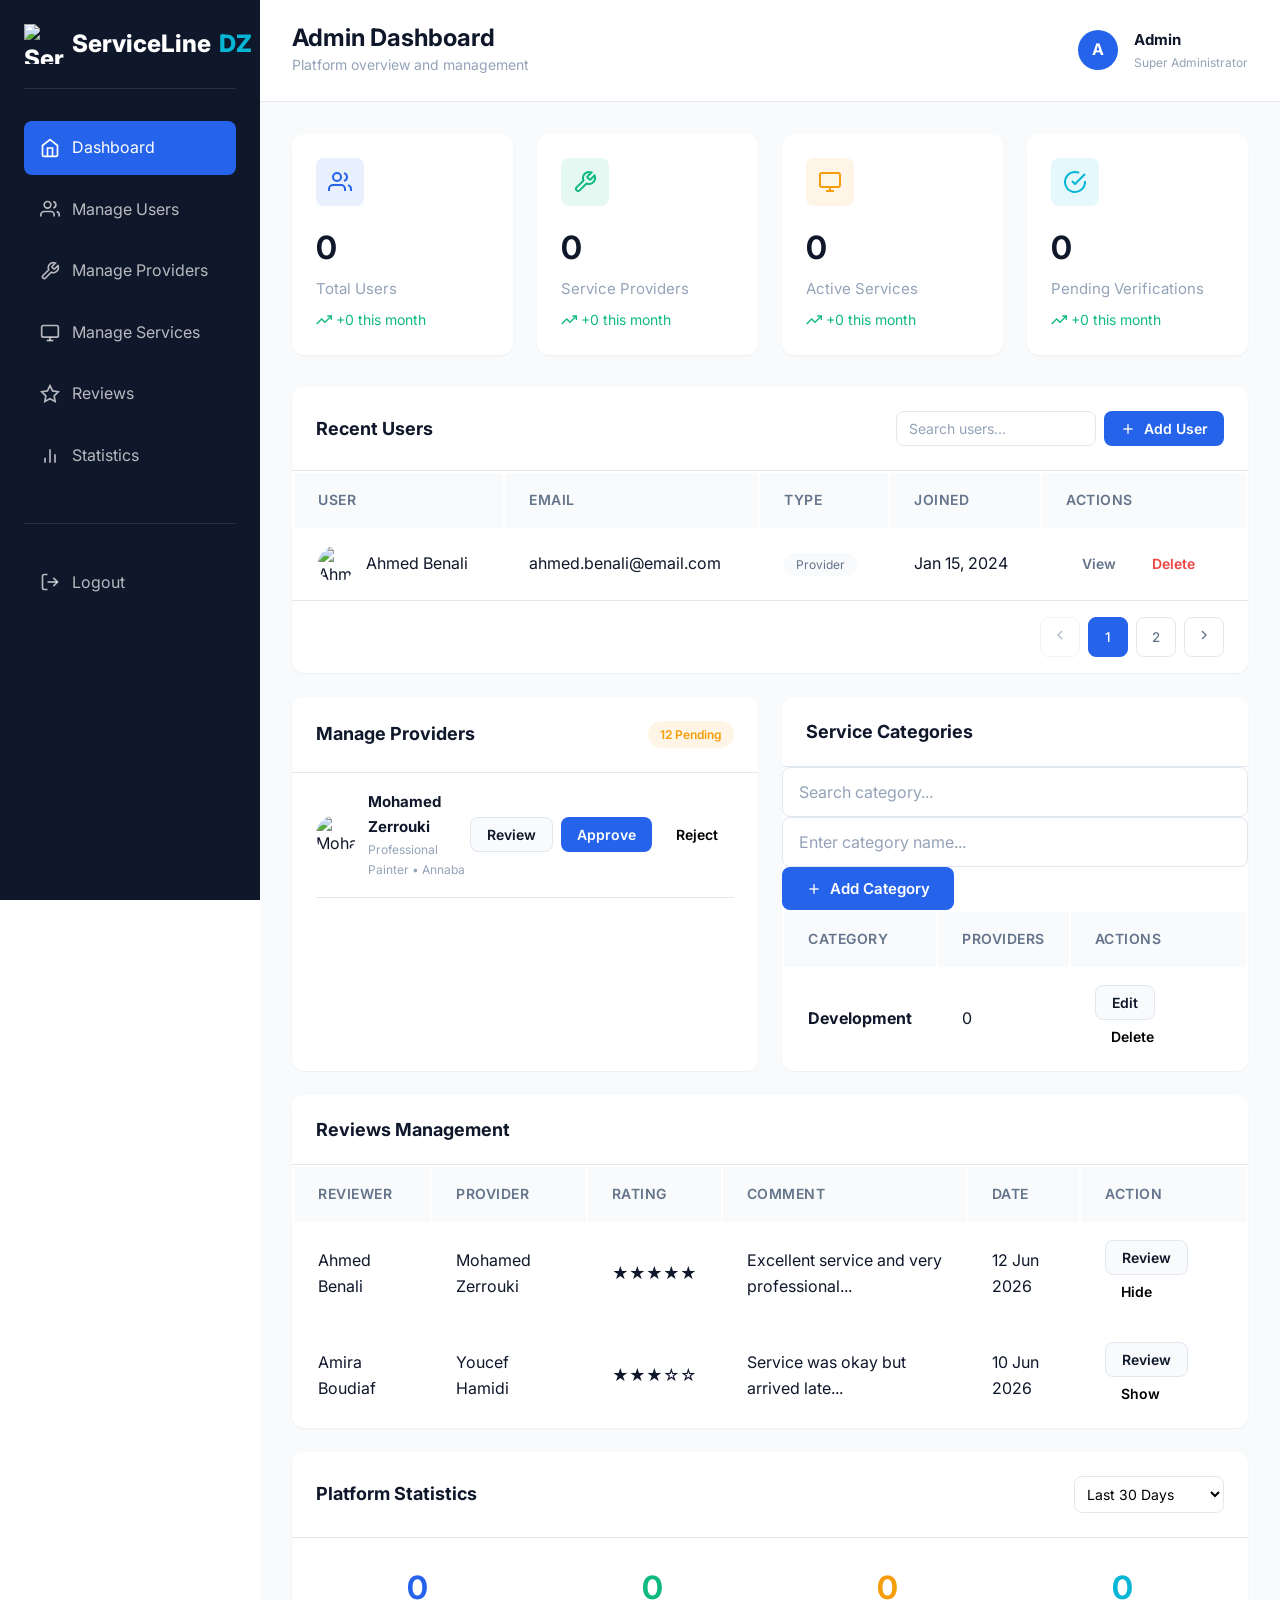
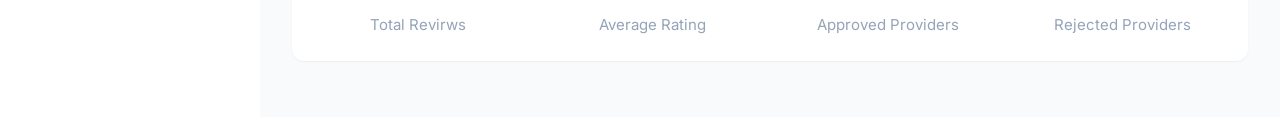
==== commit 6b53c9c9: "Update admin.html" ====
--- a/admin.html
+++ b/admin.html
@@ -9,25 +9,33 @@
   <link rel="preconnect" href="https://fonts.gstatic.com" crossorigin>
   <link href="https://fonts.googleapis.com/css2?family=Inter:wght@400;500;600;700;800&display=swap" rel="stylesheet">
   <link rel="stylesheet" href="css/styles.css">
+    <style>
+    .logo-img {
+      width: 40px;
+      height: 40px;
+      object-fit: contain;
+      margin-right: 0px;
+    }
+  </style>
 </head>
 <body>
   <div class="dashboard">
     <!-- Sidebar -->
     <aside class="dashboard-sidebar">
-      <a href="index.html" class="logo">
-        <div class="logo-icon">SL</div>
+      <a href="../index.html" class="logo">
+        <img src="image/slLogo.png" alt="ServiceLine Logo" class="logo-img">
         ServiceLine<span>DZ</span>
       </a>
 
       <nav class="dashboard-nav">
-        <a href="#" class="active">
+        <a href="#dashboard" class="active">
           <svg width="20" height="20" viewBox="0 0 24 24" fill="none" stroke="currentColor" stroke-width="2">
             <path d="M3 9l9-7 9 7v11a2 2 0 0 1-2 2H5a2 2 0 0 1-2-2z"></path>
             <polyline points="9 22 9 12 15 12 15 22"></polyline>
           </svg>
           Dashboard
         </a>
-        <a href="#">
+        <a href="#users-section">
           <svg width="20" height="20" viewBox="0 0 24 24" fill="none" stroke="currentColor" stroke-width="2">
             <path d="M17 21v-2a4 4 0 0 0-4-4H5a4 4 0 0 0-4 4v2"></path>
             <circle cx="9" cy="7" r="4"></circle>
@@ -36,13 +44,13 @@
           </svg>
           Manage Users
         </a>
-        <a href="#">
+        <a href="#providers-section">
           <svg width="20" height="20" viewBox="0 0 24 24" fill="none" stroke="currentColor" stroke-width="2">
             <path d="M14.7 6.3a1 1 0 0 0 0 1.4l1.6 1.6a1 1 0 0 0 1.4 0l3.77-3.77a6 6 0 0 1-7.94 7.94l-6.91 6.91a2.12 2.12 0 0 1-3-3l6.91-6.91a6 6 0 0 1 7.94-7.94l-3.76 3.76z"></path>
           </svg>
           Manage Providers
         </a>
-        <a href="#">
+        <a href="#services-section">
           <svg width="20" height="20" viewBox="0 0 24 24" fill="none" stroke="currentColor" stroke-width="2">
             <rect x="2" y="3" width="20" height="14" rx="2" ry="2"></rect>
             <line x1="8" y1="21" x2="16" y2="21"></line>
@@ -50,7 +58,13 @@
           </svg>
           Manage Services
         </a>
-        <a href="#">
+        <a href="#reviews-section">
+          <svg width="20" height="20" viewBox="0 0 24 24" fill="none" stroke="currentColor" stroke-width="2">
+            <polygon points="12 2 15.09 8.26 22 9.27 17 14.14 18.18 21.02 12 17.77 5.82 21.02 7 14.14 2 9.27 8.91 8.26 12 2"></polygon>
+          </svg>
+          Reviews
+        </a>
+        <a href="#statistics-section">
           <svg width="20" height="20" viewBox="0 0 24 24" fill="none" stroke="currentColor" stroke-width="2">
             <line x1="18" y1="20" x2="18" y2="10"></line>
             <line x1="12" y1="20" x2="12" y2="4"></line>
@@ -58,29 +72,8 @@
           </svg>
           Statistics
         </a>
-        <a href="#">
-          <svg width="20" height="20" viewBox="0 0 24 24" fill="none" stroke="currentColor" stroke-width="2">
-            <polygon points="12 2 15.09 8.26 22 9.27 17 14.14 18.18 21.02 12 17.77 5.82 21.02 7 14.14 2 9.27 8.91 8.26 12 2"></polygon>
-          </svg>
-          Reviews
-        </a>
-        <a href="#">
-          <svg width="20" height="20" viewBox="0 0 24 24" fill="none" stroke="currentColor" stroke-width="2">
-            <path d="M4 4h16c1.1 0 2 .9 2 2v12c0 1.1-.9 2-2 2H4c-1.1 0-2-.9-2-2V6c0-1.1.9-2 2-2z"></path>
-            <polyline points="22,6 12,13 2,6"></polyline>
-          </svg>
-          Reports
-        </a>
 
         <div class="dashboard-nav-section">
-          <h4>Settings</h4>
-          <a href="#">
-            <svg width="20" height="20" viewBox="0 0 24 24" fill="none" stroke="currentColor" stroke-width="2">
-              <circle cx="12" cy="12" r="3"></circle>
-              <path d="M19.4 15a1.65 1.65 0 0 0 .33 1.82l.06.06a2 2 0 0 1 0 2.83 2 2 0 0 1-2.83 0l-.06-.06a1.65 1.65 0 0 0-1.82-.33 1.65 1.65 0 0 0-1 1.51V21a2 2 0 0 1-2 2 2 2 0 0 1-2-2v-.09A1.65 1.65 0 0 0 9 19.4a1.65 1.65 0 0 0-1.82.33l-.06.06a2 2 0 0 1-2.83 0 2 2 0 0 1 0-2.83l.06-.06a1.65 1.65 0 0 0 .33-1.82 1.65 1.65 0 0 0-1.51-1H3a2 2 0 0 1-2-2 2 2 0 0 1 2-2h.09A1.65 1.65 0 0 0 4.6 9a1.65 1.65 0 0 0-.33-1.82l-.06-.06a2 2 0 0 1 0-2.83 2 2 0 0 1 2.83 0l.06.06a1.65 1.65 0 0 0 1.82.33H9a1.65 1.65 0 0 0 1-1.51V3a2 2 0 0 1 2-2 2 2 0 0 1 2 2v.09a1.65 1.65 0 0 0 1 1.51 1.65 1.65 0 0 0 1.82-.33l.06-.06a2 2 0 0 1 2.83 0 2 2 0 0 1 0 2.83l-.06.06a1.65 1.65 0 0 0-.33 1.82V9a1.65 1.65 0 0 0 1.51 1H21a2 2 0 0 1 2 2 2 2 0 0 1-2 2h-.09a1.65 1.65 0 0 0-1.51 1z"></path>
-            </svg>
-            Platform Settings
-          </a>
           <a href="index.html">
             <svg width="20" height="20" viewBox="0 0 24 24" fill="none" stroke="currentColor" stroke-width="2">
               <path d="M9 21H5a2 2 0 0 1-2-2V5a2 2 0 0 1 2-2h4"></path>
@@ -96,17 +89,11 @@
     <!-- Main Content -->
     <main class="dashboard-main">
       <header class="dashboard-header">
-        <div>
+        <div id="dashboard">
           <h1>Admin Dashboard</h1>
           <p style="color: var(--text-muted); font-size: 0.875rem;">Platform overview and management</p>
         </div>
         <div class="dashboard-user">
-          <button class="btn btn-icon btn-ghost" aria-label="Notifications">
-            <svg width="20" height="20" viewBox="0 0 24 24" fill="none" stroke="currentColor" stroke-width="2">
-              <path d="M18 8A6 6 0 0 0 6 8c0 7-3 9-3 9h18s-3-2-3-9"></path>
-              <path d="M13.73 21a2 2 0 0 1-3.46 0"></path>
-            </svg>
-          </button>
           <div style="width: 40px; height: 40px; background: var(--primary); color: white; border-radius: 50%; display: flex; align-items: center; justify-content: center; font-weight: 700;">
             A
           </div>
@@ -129,14 +116,14 @@
                 <path d="M16 3.13a4 4 0 0 1 0 7.75"></path>
               </svg>
             </div>
-            <div class="value">12,458</div>
+            <div class="value">0</div>
             <div class="label">Total Users</div>
             <div class="change positive">
               <svg width="16" height="16" viewBox="0 0 24 24" fill="none" stroke="currentColor" stroke-width="2">
                 <polyline points="23 6 13.5 15.5 8.5 10.5 1 18"></polyline>
                 <polyline points="17 6 23 6 23 12"></polyline>
               </svg>
-              +245 this month
+              +0 this month
             </div>
           </div>
           <div class="dashboard-stat-card">
@@ -145,14 +132,14 @@
                 <path d="M14.7 6.3a1 1 0 0 0 0 1.4l1.6 1.6a1 1 0 0 0 1.4 0l3.77-3.77a6 6 0 0 1-7.94 7.94l-6.91 6.91a2.12 2.12 0 0 1-3-3l6.91-6.91a6 6 0 0 1 7.94-7.94l-3.76 3.76z"></path>
               </svg>
             </div>
-            <div class="value">5,234</div>
+            <div class="value">0</div>
             <div class="label">Service Providers</div>
             <div class="change positive">
               <svg width="16" height="16" viewBox="0 0 24 24" fill="none" stroke="currentColor" stroke-width="2">
                 <polyline points="23 6 13.5 15.5 8.5 10.5 1 18"></polyline>
                 <polyline points="17 6 23 6 23 12"></polyline>
               </svg>
-              +89 this month
+              +0 this month
             </div>
           </div>
           <div class="dashboard-stat-card">
@@ -163,14 +150,14 @@
                 <line x1="12" y1="17" x2="12" y2="21"></line>
               </svg>
             </div>
-            <div class="value">1,847</div>
+            <div class="value">0</div> 
             <div class="label">Active Services</div>
             <div class="change positive">
               <svg width="16" height="16" viewBox="0 0 24 24" fill="none" stroke="currentColor" stroke-width="2">
                 <polyline points="23 6 13.5 15.5 8.5 10.5 1 18"></polyline>
                 <polyline points="17 6 23 6 23 12"></polyline>
               </svg>
-              +156 this month
+              +0 this month
             </div>
           </div>
           <div class="dashboard-stat-card">
@@ -180,20 +167,20 @@
                 <polyline points="22 4 12 14.01 9 11.01"></polyline>
               </svg>
             </div>
-            <div class="value">52,847</div>
-            <div class="label">Jobs Completed</div>
+            <div class="value">0</div>
+            <div class="label">Pending Verifications</div>
             <div class="change positive">
               <svg width="16" height="16" viewBox="0 0 24 24" fill="none" stroke="currentColor" stroke-width="2">
                 <polyline points="23 6 13.5 15.5 8.5 10.5 1 18"></polyline>
                 <polyline points="17 6 23 6 23 12"></polyline>
               </svg>
-              +1,234 this month
+              +0 this month
             </div>
           </div>
         </div>
 
         <!-- Users Management -->
-        <div class="dashboard-card">
+        <div id="users-section" class="dashboard-card">
           <div class="dashboard-card-header">
             <h3>Recent Users</h3>
             <div style="display: flex; gap: 0.5rem;">
@@ -214,7 +201,6 @@
                 <th>Email</th>
                 <th>Type</th>
                 <th>Joined</th>
-                <th>Status</th>
                 <th>Actions</th>
               </tr>
             </thead>
@@ -229,85 +215,14 @@
                 <td>ahmed.benali@email.com</td>
                 <td><span class="tag">Provider</span></td>
                 <td>Jan 15, 2024</td>
-                <td><span class="status-badge active">Active</span></td>
                 <td>
                   <button class="btn btn-ghost btn-sm">View</button>
-                  <button class="btn btn-ghost btn-sm">Edit</button>
-                  <button class="btn btn-ghost btn-sm" style="color: var(--error);">Ban</button>
-                </td>
-              </tr>
-              <tr>
-                <td>
-                  <div style="display: flex; align-items: center; gap: 0.75rem;">
-                    <img src="https://images.unsplash.com/photo-1494790108377-be9c29b29330?w=40&h=40&fit=crop&crop=face" alt="Amira B." style="width: 36px; height: 36px; border-radius: 50%;">
-                    <span>Amira Boudiaf</span>
-                  </div>
-                </td>
-                <td>amira.boudiaf@email.com</td>
-                <td><span class="tag">Client</span></td>
-                <td>Feb 20, 2024</td>
-                <td><span class="status-badge active">Active</span></td>
-                <td>
-                  <button class="btn btn-ghost btn-sm">View</button>
-                  <button class="btn btn-ghost btn-sm">Edit</button>
-                  <button class="btn btn-ghost btn-sm" style="color: var(--error);">Ban</button>
-                </td>
-              </tr>
-              <tr>
-                <td>
-                  <div style="display: flex; align-items: center; gap: 0.75rem;">
-                    <img src="https://images.unsplash.com/photo-1472099645785-5658abf4ff4e?w=40&h=40&fit=crop&crop=face" alt="Karim M." style="width: 36px; height: 36px; border-radius: 50%;">
-                    <span>Karim Meziane</span>
-                  </div>
-                </td>
-                <td>karim.meziane@email.com</td>
-                <td><span class="tag">Provider</span></td>
-                <td>Mar 10, 2024</td>
-                <td><span class="status-badge pending">Pending</span></td>
-                <td>
-                  <button class="btn btn-ghost btn-sm">View</button>
-                  <button class="btn btn-ghost btn-sm">Approve</button>
-                  <button class="btn btn-ghost btn-sm" style="color: var(--error);">Reject</button>
-                </td>
-              </tr>
-              <tr>
-                <td>
-                  <div style="display: flex; align-items: center; gap: 0.75rem;">
-                    <img src="https://images.unsplash.com/photo-1580489944761-15a19d654956?w=40&h=40&fit=crop&crop=face" alt="Fatima Z." style="width: 36px; height: 36px; border-radius: 50%;">
-                    <span>Fatima Zohra</span>
-                  </div>
-                </td>
-                <td>fatima.zohra@email.com</td>
-                <td><span class="tag">Provider</span></td>
-                <td>Apr 5, 2024</td>
-                <td><span class="status-badge active">Active</span></td>
-                <td>
-                  <button class="btn btn-ghost btn-sm">View</button>
-                  <button class="btn btn-ghost btn-sm">Edit</button>
-                  <button class="btn btn-ghost btn-sm" style="color: var(--error);">Ban</button>
-                </td>
-              </tr>
-              <tr>
-                <td>
-                  <div style="display: flex; align-items: center; gap: 0.75rem;">
-                    <img src="https://images.unsplash.com/photo-1438761681033-6461ffad8d80?w=40&h=40&fit=crop&crop=face" alt="Nadia C." style="width: 36px; height: 36px; border-radius: 50%;">
-                    <span>Nadia Cherif</span>
-                  </div>
-                </td>
-                <td>nadia.cherif@email.com</td>
-                <td><span class="tag">Client</span></td>
-                <td>May 12, 2024</td>
-                <td><span class="status-badge inactive">Inactive</span></td>
-                <td>
-                  <button class="btn btn-ghost btn-sm">View</button>
-                  <button class="btn btn-ghost btn-sm">Edit</button>
-                  <button class="btn btn-ghost btn-sm" style="color: var(--success);">Activate</button>
+                  <button class="btn btn-ghost btn-sm" style="color: var(--error);">Delete</button>
                 </td>
               </tr>
             </tbody>
           </table>
-          <div style="padding: 1rem 1.5rem; border-top: 1px solid var(--border); display: flex; justify-content: space-between; align-items: center;">
-            <span style="color: var(--text-muted); font-size: 0.875rem;">Showing 5 of 12,458 users</span>
+          <div style="padding: 1rem 1.5rem; border-top: 1px solid var(--border); display: flex; justify-content: flex-end; align-items: center;">
             <nav class="pagination" style="margin: 0;">
               <button disabled>
                 <svg width="16" height="16" viewBox="0 0 24 24" fill="none" stroke="currentColor" stroke-width="2">
@@ -316,9 +231,6 @@
               </button>
               <button class="active">1</button>
               <button>2</button>
-              <button>3</button>
-              <button>...</button>
-              <button>2492</button>
               <button>
                 <svg width="16" height="16" viewBox="0 0 24 24" fill="none" stroke="currentColor" stroke-width="2">
                   <polyline points="9 18 15 12 9 6"></polyline>
@@ -331,9 +243,9 @@
         <!-- Provider Verification & Services -->
         <div style="display: grid; grid-template-columns: 1fr 1fr; gap: 1.5rem; margin-top: 1.5rem;">
           <!-- Pending Verifications -->
-          <div class="dashboard-card">
+          <div id="providers-section" class="dashboard-card">
             <div class="dashboard-card-header">
-              <h3>Pending Verifications</h3>
+              <h3>Manage Providers</h3>
               <span class="status-badge pending">12 Pending</span>
             </div>
             <div style="padding: 0 1.5rem 1.5rem;">
@@ -346,94 +258,161 @@
                   </div>
                 </div>
                 <div style="display: flex; gap: 0.5rem;">
-                  <button class="btn btn-primary btn-sm">Approve</button>
-                  <button class="btn btn-secondary btn-sm">Review</button>
+                    <button class="btn btn-secondary btn-sm">Review</button>
+                    <button class="btn btn-primary btn-sm">Approve</button>
+                    <button class="btn btn-danger btn-sm">Reject</button>
                 </div>
               </div>
-              <div style="padding: 1rem 0; border-bottom: 1px solid var(--border); display: flex; justify-content: space-between; align-items: center;">
-                <div style="display: flex; align-items: center; gap: 0.75rem;">
-                  <img src="https://images.unsplash.com/photo-1560250097-0b93528c311a?w=40&h=40&fit=crop&crop=face" alt="Youcef H." style="width: 40px; height: 40px; border-radius: 50%;">
-                  <div>
-                    <strong style="font-size: 0.9375rem;">Youcef Hamidi</strong>
-                    <p style="font-size: 0.75rem; color: var(--text-muted);">Plumber • Blida</p>
-                  </div>
-                </div>
-                <div style="display: flex; gap: 0.5rem;">
-                  <button class="btn btn-primary btn-sm">Approve</button>
-                  <button class="btn btn-secondary btn-sm">Review</button>
-                </div>
+            </div>
+          </div>
+          
+          <!-- Service Categories -->
+          <div id="services-section" class="dashboard-card">
+          
+            <div class="dashboard-card-header">
+                <h3>Service Categories</h3>
               </div>
-              <div style="padding: 1rem 0; display: flex; justify-content: space-between; align-items: center;">
-                <div style="display: flex; align-items: center; gap: 0.75rem;">
-                  <img src="https://images.unsplash.com/photo-1438761681033-6461ffad8d80?w=40&h=40&fit=crop&crop=face" alt="Amina K." style="width: 40px; height: 40px; border-radius: 50%;">
-                  <div>
-                    <strong style="font-size: 0.9375rem;">Amina Khelifi</strong>
-                    <p style="font-size: 0.75rem; color: var(--text-muted);">Tailor • Sétif</p>
-                  </div>
-                </div>
-                <div style="display: flex; gap: 0.5rem;">
-                  <button class="btn btn-primary btn-sm">Approve</button>
-                  <button class="btn btn-secondary btn-sm">Review</button>
-                </div>
-              </div>
-            </div>
-          </div>
-
-          <!-- Service Categories -->
-          <div class="dashboard-card">
-            <div class="dashboard-card-header">
-              <h3>Service Categories</h3>
-              <button class="btn btn-primary btn-sm">
-                <svg width="16" height="16" viewBox="0 0 24 24" fill="none" stroke="currentColor" stroke-width="2">
-                  <line x1="12" y1="5" x2="12" y2="19"></line>
-                  <line x1="5" y1="12" x2="19" y2="12"></line>
-                </svg>
-                Add Category
-              </button>
-            </div>
-            <table class="dashboard-table">
-              <thead>
+            
+              <div class="categories-controls">
+
+    <div class="search-row">
+        <input
+            type="text"
+            id="categorySearch"
+            placeholder="Search category..."
+            class="form-control">
+    </div>
+
+    <div class="add-category-row">
+
+        <input
+            type="text"
+            id="newCategory"
+            placeholder="Enter category name..."
+            class="form-control">
+
+        <button class="btn btn-primary" id="addCategoryBtn">
+            <svg width="16" height="16" viewBox="0 0 24 24" fill="none"
+                 stroke="currentColor" stroke-width="2">
+                <line x1="12" y1="5" x2="12" y2="19"></line>
+                <line x1="5" y1="12" x2="19" y2="12"></line>
+            </svg>
+            Add Category
+        </button>
+
+    </div>
+
+</div>
+            
+              <div class="table-scroll">
+              <table class="dashboard-table">
+                <thead>
+                  <tr>
+                    <th>Category</th>
+                    <th>Providers</th>
+                    <th>Actions</th>
+                  </tr>
+                </thead>
+                <tbody id="categoriesTable">
+                  <tr>
+                    <td><strong>Development</strong></td>
+                    <td>0</td>
+                    <td>
+                      <button class="btn btn-secondary btn-sm">Edit</button>
+                      <button class="btn btn-danger btn-sm">Delete</button>
+                    </td>
+                  </tr>
+                </tbody>
+              </table>
+            </div>
+          
+          </div>
+        </div>
+
+        <!-- Reviews Management -->
+<div id="reviews-section" class="dashboard-card">
+
+    <div class="dashboard-card-header">
+        <h3>Reviews Management</h3>
+    </div>
+
+    <div class="table-scroll">
+
+        <table class="dashboard-table">
+
+            <thead>
                 <tr>
-                  <th>Category</th>
-                  <th>Providers</th>
-                  <th>Status</th>
+                    <th>Reviewer</th>
+                    <th>Provider</th>
+                    <th>Rating</th>
+                    <th>Comment</th>
+                    <th>Date</th>
+                    <th>Action</th>
                 </tr>
-              </thead>
-              <tbody>
+            </thead>
+
+            <tbody id="reviewsTable">
+
                 <tr>
-                  <td><strong>Development</strong></td>
-                  <td>423</td>
-                  <td><span class="status-badge active">Active</span></td>
+                    <td>Ahmed Benali</td>
+                    <td>Mohamed Zerrouki</td>
+                    <td>★★★★★</td>
+
+                    <td class="comment-cell">
+                        Excellent service and very professional...
+                    </td>
+
+                    <td>12 Jun 2026</td>
+
+                    <td>
+                        <div class="review-actions">
+                            <button class="btn btn-secondary btn-sm">
+                                Review
+                            </button>
+
+                            <button class="btn btn-danger btn-sm">
+                                Hide
+                            </button>
+                        </div>
+                    </td>
                 </tr>
+
                 <tr>
-                  <td><strong>Cleaning</strong></td>
-                  <td>312</td>
-                  <td><span class="status-badge active">Active</span></td>
+                    <td>Amira Boudiaf</td>
+                    <td>Youcef Hamidi</td>
+                    <td>★★★☆☆</td>
+
+                    <td class="comment-cell">
+                        Service was okay but arrived late...
+                    </td>
+
+                    <td>10 Jun 2026</td>
+
+                    <td>
+                        <div class="review-actions">
+                            <button class="btn btn-secondary btn-sm">
+                                Review
+                            </button>
+
+                            <button class="btn btn-success btn-sm">
+                                Show
+                            </button>
+                        </div>
+                    </td>
                 </tr>
-                <tr>
-                  <td><strong>Technician</strong></td>
-                  <td>267</td>
-                  <td><span class="status-badge active">Active</span></td>
-                </tr>
-                <tr>
-                  <td><strong>Plumbing</strong></td>
-                  <td>245</td>
-                  <td><span class="status-badge active">Active</span></td>
-                </tr>
-                <tr>
-                  <td><strong>Electrical</strong></td>
-                  <td>189</td>
-                  <td><span class="status-badge active">Active</span></td>
-                </tr>
-              </tbody>
-            </table>
-          </div>
-        </div>
+
+            </tbody>
+
+        </table>
+
+    </div>
+
+</div>
 
         <!-- Platform Statistics -->
         <div class="dashboard-card" style="margin-top: 1.5rem;">
-          <div class="dashboard-card-header">
-            <h3>Platform Statistics (Last 30 Days)</h3>
+          <div id="statistics-section" class="dashboard-card-header">
+            <h3>Platform Statistics</h3>
             <select class="form-control" style="width: 150px; padding: 0.5rem; font-size: 0.875rem;">
               <option>Last 30 Days</option>
               <option>Last 7 Days</option>
@@ -443,24 +422,20 @@
           </div>
           <div style="padding: 1.5rem; display: grid; grid-template-columns: repeat(4, 1fr); gap: 2rem;">
             <div style="text-align: center;">
-              <div style="font-size: 2rem; font-weight: 700; color: var(--primary);">8,547</div>
-              <div style="color: var(--text-muted); font-size: 0.9375rem;">New Registrations</div>
-              <div style="color: var(--success); font-size: 0.875rem; margin-top: 0.25rem;">↑ 23% vs last month</div>
+              <div style="font-size: 2rem; font-weight: 700; color: var(--primary);">0</div>
+              <div style="color: var(--text-muted); font-size: 0.9375rem;">Total Revirws</div>
             </div>
             <div style="text-align: center;">
-              <div style="font-size: 2rem; font-weight: 700; color: var(--success);">3,892</div>
-              <div style="color: var(--text-muted); font-size: 0.9375rem;">Jobs Completed</div>
-              <div style="color: var(--success); font-size: 0.875rem; margin-top: 0.25rem;">↑ 18% vs last month</div>
+              <div style="font-size: 2rem; font-weight: 700; color: var(--success);">0</div>
+              <div style="color: var(--text-muted); font-size: 0.9375rem;">Average Rating</div>
             </div>
             <div style="text-align: center;">
-              <div style="font-size: 2rem; font-weight: 700; color: var(--warning);">4.8</div>
-              <div style="color: var(--text-muted); font-size: 0.9375rem;">Avg. Rating</div>
-              <div style="color: var(--success); font-size: 0.875rem; margin-top: 0.25rem;">↑ 0.1 vs last month</div>
+              <div style="font-size: 2rem; font-weight: 700; color: var(--warning);">0</div>
+              <div style="color: var(--text-muted); font-size: 0.9375rem;">Approved Providers</div>
             </div>
             <div style="text-align: center;">
-              <div style="font-size: 2rem; font-weight: 700; color: var(--accent);">95%</div>
-              <div style="color: var(--text-muted); font-size: 0.9375rem;">Satisfaction Rate</div>
-              <div style="color: var(--success); font-size: 0.875rem; margin-top: 0.25rem;">↑ 2% vs last month</div>
+              <div style="font-size: 2rem; font-weight: 700; color: var(--accent);">0</div>
+              <div style="color: var(--text-muted); font-size: 0.9375rem;">Rejected Providers</div>
             </div>
           </div>
         </div>
@@ -469,5 +444,20 @@
   </div>
 
   <script src="js/main.js"></script>
+  <script>
+const navLinks = document.querySelectorAll('.dashboard-nav a');
+
+navLinks.forEach(link => {
+    link.addEventListener('click', function() {
+
+        navLinks.forEach(item => {
+            item.classList.remove('active');
+        });
+
+        this.classList.add('active');
+
+    });
+});
+</script>
 </body>
 </html>
--- a/css/styles.css
+++ b/css/styles.css
@@ -534,6 +534,43 @@
   padding: 0 2rem;
 }
 
+.filter-search {
+    width: 100%;
+    padding: 10px;
+    border: 1px solid #ddd;
+    border-radius: 8px;
+    margin-bottom: 15px;
+}
+
+.category-list {
+    max-height: 250px;
+    overflow-y: auto;
+    display: flex;
+    flex-direction: column;
+    gap: 10px;
+}
+
+.category-item {
+    display: flex;
+    align-items: center;
+    gap: 10px;
+}
+
+.category-item label {
+    cursor: pointer;
+}
+
+.main-category {
+    font-size: 0.9rem;
+    color: #475569;
+    font-weight: 600;
+
+    margin-top: 4px;
+    margin-bottom: 18px;
+}
+
+
+
 /* ============================================
    Categories Section
    ============================================ */
